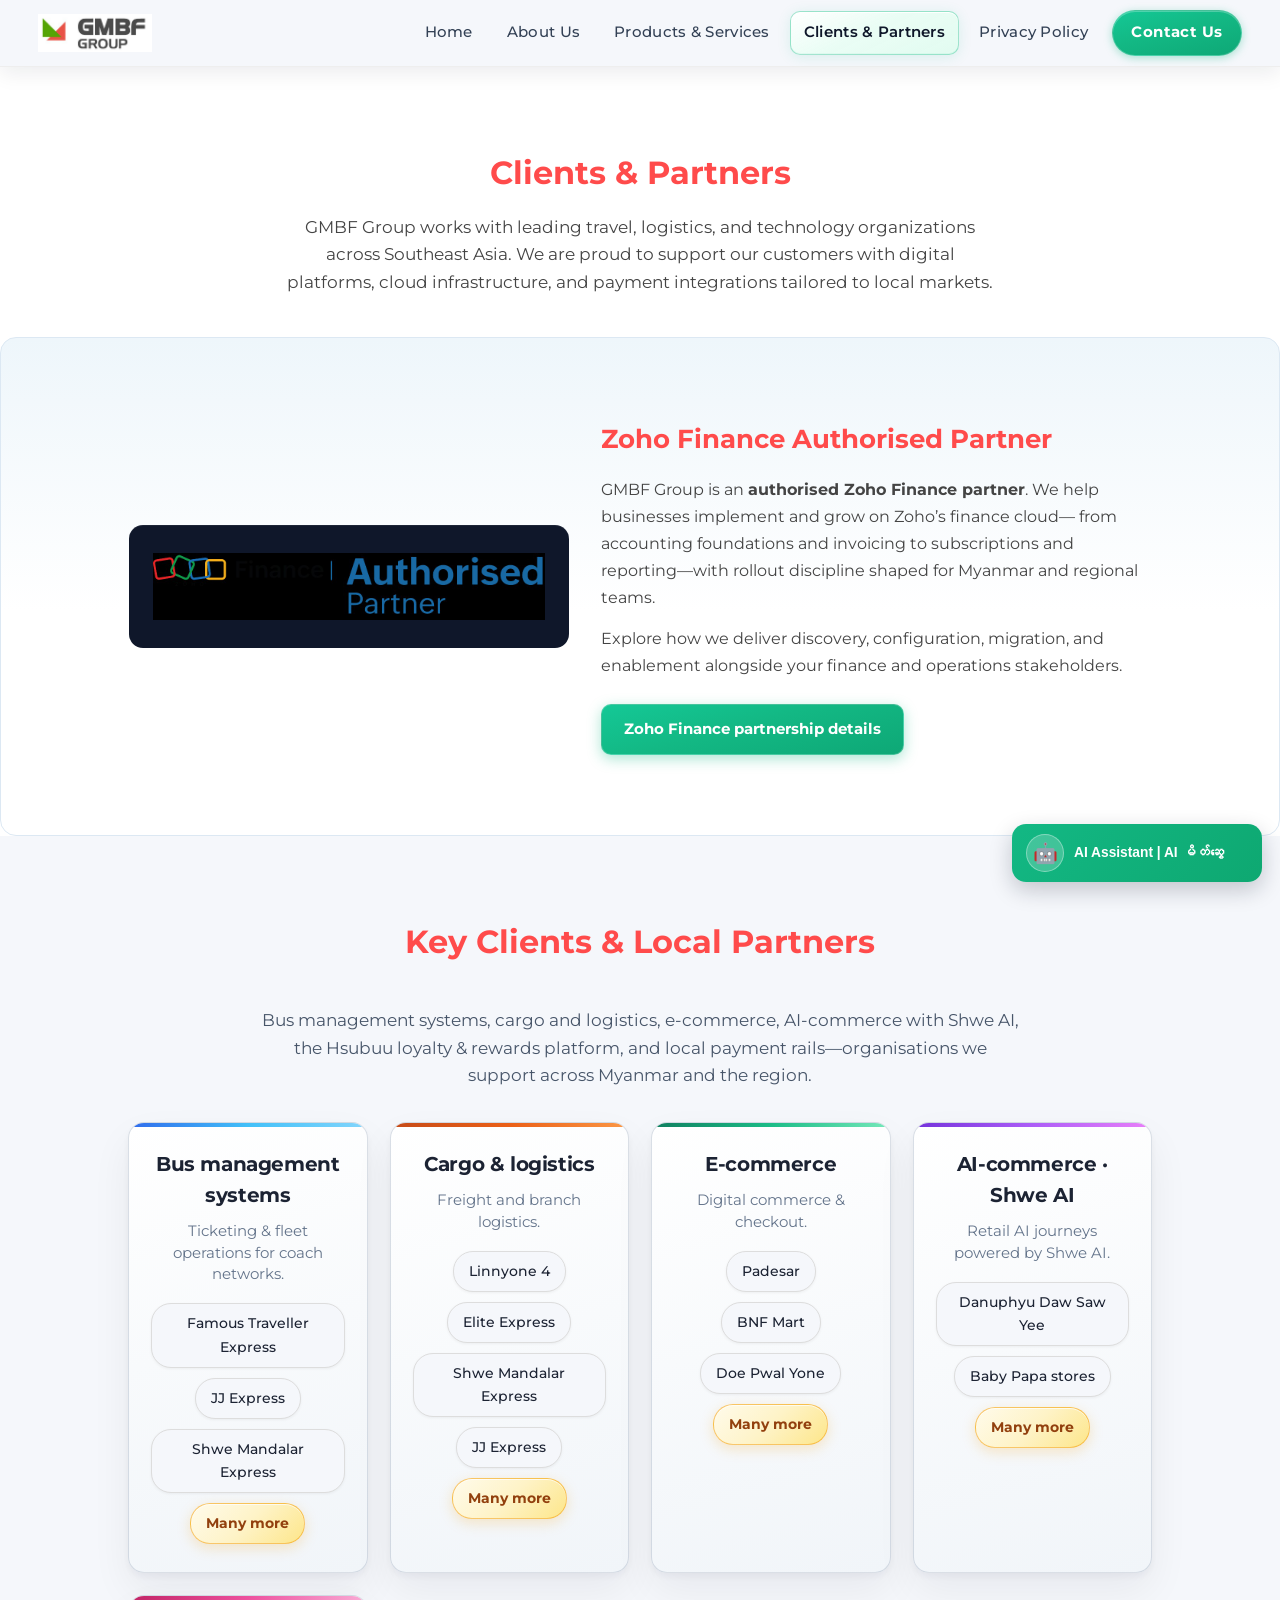
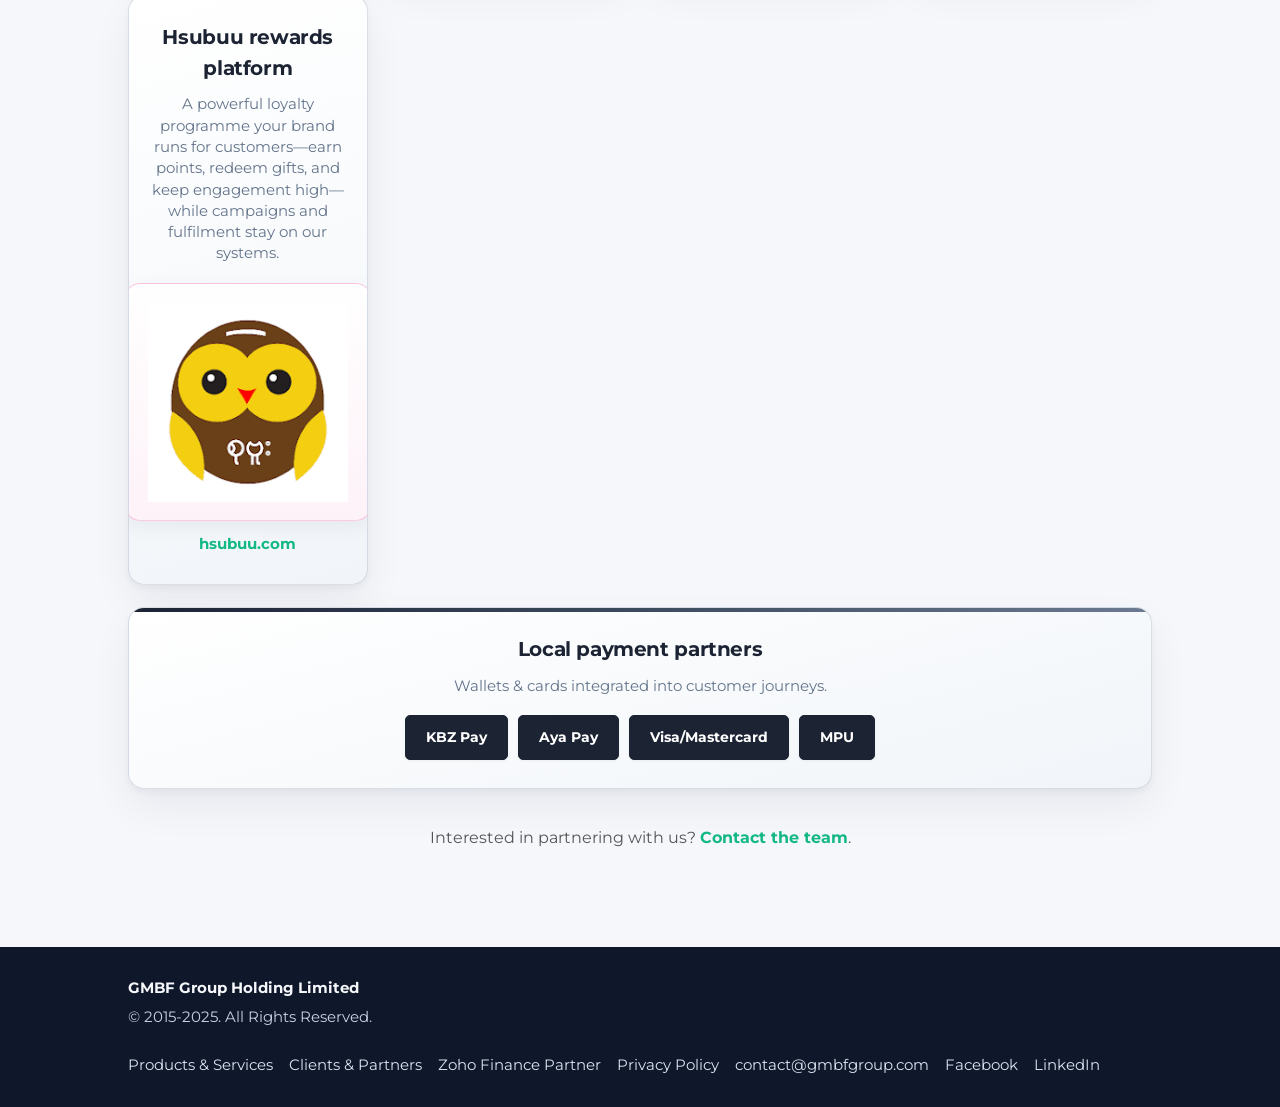
==== clients-partners.html @ c89857f4 "Expand partner listings for cargo, e-commerce, and AI commerce. Add Many more badges in cargo and AI" ====
<!DOCTYPE html>
<html lang="en">
    <head>
        <meta charset="UTF-8">
        <meta name="viewport" content="width=device-width, initial-scale=1.0">
        <title>Clients &amp; Partners | GMBF Group</title>
        <meta name="description" content="GMBF Group clients, payment partners, and Zoho Finance Authorised Partner—digital platforms and cloud finance across Southeast Asia.">
        <link rel="stylesheet" href="styles.css?v=20260510-16">
        <link rel="stylesheet" href="mobile.css?v=20260510-16">
        <link
            href="https://fonts.googleapis.com/css2?family=Montserrat:wght@400;700&display=swap"
            rel="stylesheet">
    </head>
    <body class="clients-partners-page">
        <header class="site-header">
            <div class="header-bar">
                <div class="logo">
                    <a href="index.html" class="logo-link" aria-label="GMBF Group home">
                        <img src="logo.png" alt="GMBF Group Logo" class="header-logo">
                    </a>
                </div>
                <button type="button" class="nav-toggle" id="nav-toggle" aria-expanded="false" aria-controls="primary-nav" aria-label="Open menu">
                    <span class="nav-toggle-bar"></span>
                    <span class="nav-toggle-bar"></span>
                    <span class="nav-toggle-bar"></span>
                </button>
                <nav id="primary-nav" aria-label="Primary navigation">
                    <a href="index.html#home">Home</a>
                    <a href="index.html#about">About Us</a>
                    <a href="products-services.html">Products &amp; Services</a>
                    <a href="clients-partners.html" aria-current="page">Clients &amp; Partners</a>
                    <a href="privacy-policy.html">Privacy Policy</a>
                    <a href="index.html#contact" class="cta-button">Contact Us</a>
                </nav>
            </div>
        </header>
        <div class="nav-backdrop" id="nav-backdrop" aria-hidden="true" tabindex="-1"></div>

        <main>
            <section class="content-section clients-page-hero">
                <h1>Clients &amp; Partners</h1>
                <p class="clients-page-lead">
                    GMBF Group works with leading travel, logistics, and
                    technology organizations across Southeast Asia. We are proud
                    to support our customers with digital platforms, cloud
                    infrastructure, and payment integrations tailored to local
                    markets.
                </p>
            </section>

            <section class="content-section zoho-partner-highlight">
                <div class="zoho-partner-card">
                    <div class="zoho-partner-logo-wrap">
                        <img src="images/logo-zoho-finance-partner.jpg" alt="Zoho Finance Authorised Partner badge" width="1024" height="176" loading="lazy" decoding="async">
                    </div>
                    <div class="zoho-partner-copy">
                        <h2 class="clients-page-section-title">Zoho Finance Authorised Partner</h2>
                        <p>
                            GMBF Group is an <strong>authorised Zoho Finance partner</strong>. We help businesses implement and grow on Zoho’s finance cloud—
                            from accounting foundations and invoicing to subscriptions and reporting—with rollout discipline shaped for Myanmar and regional teams.
                        </p>
                        <p>
                            Explore how we deliver discovery, configuration, migration, and enablement alongside your finance and operations stakeholders.
                        </p>
                        <a href="zoho-finance-partner.html" class="zoho-partner-cta">Zoho Finance partnership details</a>
                    </div>
                </div>
            </section>

            <section class="content-section partners-section partners-section--showcase">
                <h2 class="clients-page-section-title">Key Clients &amp; Local Partners</h2>
                <p class="partners-section-intro partners-section-intro--clients-page">
                    Bus management systems, cargo and logistics, e-commerce, AI-commerce with Shwe AI, the Hsubuu loyalty &amp; rewards platform, and local payment rails—organisations we support across Myanmar and the region.
                </p>

                <div class="partners-showcase-grid">
                    <article class="partner-showcase-card partner-showcase-card--bus">
                        <h4>Bus management systems</h4>
                        <p class="partner-showcase-desc">Ticketing &amp; fleet operations for coach networks.</p>
                        <div class="logo-grid client-logos">
                            <a href="https://famoustravellerinternational.com/" target="_blank" rel="noopener noreferrer"><span class="logo-badge">Famous Traveller Express</span></a>
                            <a href="https://www.jjexpress.net/" target="_blank" rel="noopener noreferrer"><span class="logo-badge">JJ Express</span></a>
                            <a href="https://shwemandalarexpress.com.mm/" target="_blank" rel="noopener noreferrer"><span class="logo-badge">Shwe Mandalar Express</span></a>
                            <span class="logo-badge logo-badge--more">Many more</span>
                        </div>
                    </article>

                    <article class="partner-showcase-card partner-showcase-card--cargo">
                        <h4>Cargo &amp; logistics</h4>
                        <p class="partner-showcase-desc">Freight and branch logistics.</p>
                        <div class="logo-grid client-logos">
                            <a href="https://linnyone4.com/" target="_blank" rel="noopener noreferrer"><span class="logo-badge">Linnyone 4</span></a>
                            <span class="logo-badge">Elite Express</span>
                            <a href="https://shwemandalarexpress.com.mm/" target="_blank" rel="noopener noreferrer"><span class="logo-badge">Shwe Mandalar Express</span></a>
                            <a href="https://www.jjexpress.net/" target="_blank" rel="noopener noreferrer"><span class="logo-badge">JJ Express</span></a>
                            <span class="logo-badge logo-badge--more">Many more</span>
                        </div>
                    </article>

                    <article class="partner-showcase-card partner-showcase-card--commerce">
                        <h4>E-commerce</h4>
                        <p class="partner-showcase-desc">Digital commerce &amp; checkout.</p>
                        <div class="logo-grid client-logos">
                            <a href="https://padesar.com/" target="_blank" rel="noopener noreferrer"><span class="logo-badge">Padesar</span></a>
                            <a href="https://bnfmart.com/" target="_blank" rel="noopener noreferrer"><span class="logo-badge">BNF Mart</span></a>
                            <span class="logo-badge">Doe Pwal Yone</span>
                            <span class="logo-badge logo-badge--more">Many more</span>
                        </div>
                    </article>

                    <article class="partner-showcase-card partner-showcase-card--ai">
                        <h4>AI-commerce · Shwe AI</h4>
                        <p class="partner-showcase-desc">Retail AI journeys powered by Shwe AI.</p>
                        <div class="logo-grid client-logos">
                            <a href="https://shweai.ai/" target="_blank" rel="noopener noreferrer"><span class="logo-badge">Danuphyu Daw Saw Yee</span></a>
                            <span class="logo-badge">Baby Papa stores</span>
                            <span class="logo-badge logo-badge--more">Many more</span>
                        </div>
                    </article>

                    <article class="partner-showcase-card partner-showcase-card--rewards">
                        <h4>Hsubuu rewards platform</h4>
                        <p class="partner-showcase-desc">A powerful loyalty programme your brand runs for customers—earn points, redeem gifts, and keep engagement high—while campaigns and fulfilment stay on our systems.</p>
                        <div class="partner-hsubuu-brand">
                            <a href="https://hsubuu.com/" target="_blank" rel="noopener noreferrer" class="partner-hsubuu-link" title="Hsubuu — visit hsubuu.com">
                                <img src="images/logo-hsubuu.png" alt="Hsubuu — စုဗူး loyalty and rewards" width="216" height="216" loading="lazy" decoding="async" class="partner-hsubuu-logo">
                            </a>
                            <p class="partner-hsubuu-site"><a href="https://hsubuu.com/" target="_blank" rel="noopener noreferrer">hsubuu.com</a></p>
                        </div>
                    </article>

                    <article class="partner-showcase-card partner-showcase-card--payments partner-showcase-card--fullwidth">
                        <h4>Local payment partners</h4>
                        <p class="partner-showcase-desc">Wallets &amp; cards integrated into customer journeys.</p>
                        <div class="logo-grid payment-logos">
                            <span class="logo-badge payment-badge">KBZ Pay</span>
                            <span class="logo-badge payment-badge">Aya Pay</span>
                            <span class="logo-badge payment-badge">Visa/Mastercard</span>
                            <span class="logo-badge payment-badge">MPU</span>
                        </div>
                    </article>
                </div>

                <p class="clients-page-outro">
                    Interested in partnering with us?
                    <a href="index.html#contact" class="clients-page-contact-link">Contact the team</a>.
                </p>
            </section>
        </main>

        <footer>
            <div class="footer-grid">
                <div>
                    <p class="footer-brand">GMBF Group Holding Limited</p>
                    <p class="footer-copy">&copy; 2015-2025. All Rights Reserved.</p>
                </div>
                <div class="footer-links">
                    <a href="products-services.html">Products &amp; Services</a>
                    <a href="clients-partners.html">Clients &amp; Partners</a>
                    <a href="zoho-finance-partner.html">Zoho Finance Partner</a>
                    <a href="privacy-policy.html">Privacy Policy</a>
                    <a href="mailto:contact@gmbfgroup.com">contact@gmbfgroup.com</a>
                    <a href="https://www.facebook.com/gmbfgroup/" target="_blank" rel="noopener noreferrer">Facebook</a>
                    <a href="https://mm.linkedin.com/company/gmbf-group" target="_blank" rel="noopener noreferrer">LinkedIn</a>
                </div>
            </div>
        </footer>
        <script src="nav.js?v=20260510-16"></script>
        <script src="chat.js?v=20260510-16"></script>
    </body>
</html>
---- styles.css ----
/*
    GMBF GROUP WEBSITE STYLESHEET
    File: styles.css
    FINAL Consolidated Styles with Professional Partner and Contact Sections.
*/

/* === 1. VARIABLES & BASE STYLES === */
:root {
    --color-primary: #1c2333;
    --color-secondary: #13b884;
    --color-accent: #ff4b4b;
    --color-light: #f5f7fb;
    --color-white: #ffffff;
    --color-dark: #0f172a;
    --font-stack: 'Montserrat', sans-serif;
}

body {
    font-family: var(--font-stack);
    margin: 0;
    padding: 0;
    color: var(--color-primary);
    background-color: var(--color-white);
    line-height: 1.6;
}

h1, h2, h3 {
    font-weight: 700;
    margin-top: 0;
}

h3 {
    font-size: 2em;
    color: var(--color-accent);
    margin-bottom: 40px;
    text-align: center;
}

.content-section {
    padding: 80px 10%;
    max-width: 1200px;
    margin: 0 auto;
}

/* === 2. HEADER & NAVIGATION (MODERNIZED) === */
header.site-header {
    padding: 10px 3%;
    /* Solid header — avoid backdrop-filter here: it creates a containing block in WebKit
       and breaks position:fixed mobile drawer nav inside the header (clips to header strip). */
    background-color: var(--color-light);
    border-bottom: 1px solid #eee; /* Subtle border at the bottom */
    box-shadow: 0 6px 20px rgba(15, 23, 42, 0.08);
    position: sticky;
    top: 0;
    z-index: 100;
}

.header-bar {
    display: flex;
    justify-content: space-between;
    align-items: center;
    width: 100%;
    gap: 12px;
}

.logo {
    flex-shrink: 0;
}

.header-logo {
    height: 38px;
    width: auto;
    vertical-align: middle;
}

.logo-link {
    display: inline-block;
    text-decoration: none;
    line-height: 0;
}

/* Hamburger — visible only in mobile.css (max-width: 992px) */
.nav-toggle {
    display: none;
    position: relative;
    width: 44px;
    height: 44px;
    padding: 0;
    border: none;
    border-radius: 10px;
    background: rgba(19, 184, 132, 0.08);
    cursor: pointer;
    color: var(--color-primary);
    flex-shrink: 0;
}

.nav-toggle:focus-visible {
    outline: 2px solid rgba(19, 184, 132, 0.5);
    outline-offset: 2px;
}

.nav-toggle-bar {
    position: absolute;
    left: 11px;
    width: 22px;
    height: 2px;
    background: currentColor;
    border-radius: 1px;
    transition: transform 0.28s cubic-bezier(0.4, 0, 0.2, 1), opacity 0.2s ease, top 0.28s cubic-bezier(0.4, 0, 0.2, 1);
}

.nav-toggle-bar:nth-child(1) {
    top: 15px;
}

.nav-toggle-bar:nth-child(2) {
    top: 21px;
}

.nav-toggle-bar:nth-child(3) {
    top: 27px;
}

.site-header.nav-open .nav-toggle {
    background: rgba(19, 184, 132, 0.16);
}

.site-header.nav-open .nav-toggle-bar:nth-child(1) {
    top: 21px;
    transform: rotate(45deg);
}

.site-header.nav-open .nav-toggle-bar:nth-child(2) {
    opacity: 0;
}

.site-header.nav-open .nav-toggle-bar:nth-child(3) {
    top: 21px;
    transform: rotate(-45deg);
}

/* Scope to header only — avoids styling <nav class="products-toc"> in page content */
header nav {
    display: flex;
    align-items: center;
    justify-content: flex-end;
    flex-wrap: nowrap;
    gap: 6px;
}

header nav a {
    text-decoration: none;
    color: var(--color-primary);
    font-weight: 500;
    font-size: 0.92rem;
    letter-spacing: 0.02em;
    position: relative;
    border-radius: 10px;
    animation: navItemIn 0.45s ease both;
    z-index: 1;
}

header nav a:nth-child(1) { animation-delay: 0.04s; }
header nav a:nth-child(2) { animation-delay: 0.08s; }
header nav a:nth-child(3) { animation-delay: 0.12s; }
header nav a:nth-child(4) { animation-delay: 0.16s; }
header nav a:nth-child(5) { animation-delay: 0.20s; }
header nav a:nth-child(6) { animation-delay: 0.24s; }

/* Text links: stable baseline (no hover lift), soft glass hover — enterprise / IT aesthetic */
header nav a:not(.cta-button) {
    display: inline-flex;
    align-items: center;
    justify-content: center;
    padding: 10px 14px;
    color: #334155;
    transition:
        color 0.35s cubic-bezier(0.4, 0, 0.2, 1),
        box-shadow 0.35s cubic-bezier(0.4, 0, 0.2, 1);
}

header nav a:not(.cta-button)::after {
    display: none;
}

header nav a:not(.cta-button)::before {
    content: '';
    position: absolute;
    inset: 0;
    border-radius: inherit;
    background: linear-gradient(
        155deg,
        rgba(255, 255, 255, 0.95) 0%,
        rgba(241, 250, 246, 0.88) 48%,
        rgba(236, 253, 245, 0.85) 100%
    );
    border: 1px solid rgba(19, 184, 132, 0.12);
    box-shadow:
        0 1px 2px rgba(15, 23, 42, 0.04),
        inset 0 1px 0 rgba(255, 255, 255, 0.88);
    opacity: 0;
    transform: scale(0.96);
    transition:
        opacity 0.35s cubic-bezier(0.4, 0, 0.2, 1),
        transform 0.35s cubic-bezier(0.4, 0, 0.2, 1),
        border-color 0.35s ease,
        box-shadow 0.35s ease;
    z-index: -1;
}

header nav a:not(.cta-button):hover::before,
header nav a:not(.cta-button):focus-visible::before {
    opacity: 1;
    transform: scale(1);
    border-color: rgba(19, 184, 132, 0.32);
    box-shadow:
        0 4px 22px rgba(19, 184, 132, 0.14),
        0 1px 3px rgba(15, 23, 42, 0.05),
        inset 0 1px 0 rgba(255, 255, 255, 0.95);
}

header nav a:not(.cta-button):hover,
header nav a:not(.cta-button):focus-visible {
    color: #0f172a;
}

header nav a:not(.cta-button):focus-visible {
    outline: 2px solid rgba(19, 184, 132, 0.45);
    outline-offset: 2px;
}

header nav a:not(.cta-button):focus:not(:focus-visible) {
    outline: none;
}

/* Current page — calm “selected” surface (no layout shift vs siblings) */
header nav a[aria-current="page"]:not(.cta-button) {
    color: #0f172a;
    font-weight: 600;
}

header nav a[aria-current="page"]:not(.cta-button)::before {
    opacity: 1;
    transform: scale(1);
    border-color: rgba(19, 184, 132, 0.38);
    background: linear-gradient(
        155deg,
        rgba(255, 255, 255, 0.98) 0%,
        rgba(232, 253, 244, 0.92) 45%,
        rgba(224, 251, 239, 0.9) 100%
    );
    box-shadow:
        0 2px 14px rgba(19, 184, 132, 0.12),
        inset 0 1px 0 rgba(255, 255, 255, 0.95),
        inset 0 -1px 0 rgba(19, 184, 132, 0.06);
}

.cta-button {
    background: linear-gradient(165deg, #14c896 0%, var(--color-secondary) 45%, #0ea876 100%);
    color: var(--color-white) !important;
    padding: 10px 18px;
    margin-left: 4px;
    border-radius: 999px;
    font-weight: 700;
    letter-spacing: 0.03em;
    border: 1px solid rgba(255, 255, 255, 0.22);
    box-shadow:
        0 2px 8px rgba(19, 184, 132, 0.35),
        inset 0 1px 0 rgba(255, 255, 255, 0.25);
    transition:
        background 0.35s ease,
        box-shadow 0.35s ease,
        transform 0.25s cubic-bezier(0.4, 0, 0.2, 1);
}

.cta-button:hover {
    background: linear-gradient(165deg, #18dba5 0%, #12c08e 50%, #0cb081 100%);
    box-shadow:
        0 6px 22px rgba(19, 184, 132, 0.38),
        0 2px 6px rgba(15, 23, 42, 0.08),
        inset 0 1px 0 rgba(255, 255, 255, 0.3);
    transform: translateY(-1px);
}

.cta-button:active {
    transform: translateY(0);
    box-shadow: 0 2px 10px rgba(19, 184, 132, 0.28);
}

.cta-button:focus-visible {
    outline: 2px solid rgba(255, 255, 255, 0.85);
    outline-offset: 3px;
}

.cta-button::after {
    display: none;
}

/* === 3. HERO SECTION WITH JAVASCRIPT SLIDESHOW === */

.hero-container {
    position: relative;
    height: 600px;
    overflow: hidden;
}

.slideshow-wrapper {
    position: relative;
    height: 100%;
    width: 100%;
}

.slide {
    display: none;
    height: 100%;
    width: 100%;
    background-size: cover;
    background-position: center;
    background-repeat: no-repeat;
}

.fade {
    animation-name: fade;
    animation-duration: 1.5s;
}

@keyframes fade {
    from {opacity: .4}
    to {opacity: 1}
}

.hero-content {
    position: absolute;
    top: 0;
    left: 0;
    width: 100%;
    height: 100%;
    display: flex;
    flex-direction: column;
    justify-content: center;
    align-items: center;
    text-align: center;
    background: linear-gradient(135deg, rgba(15, 23, 42, 0.82), rgba(22, 32, 62, 0.65));
    color: var(--color-white);
    padding: 90px 8% 140px;
    z-index: 20;
}

.hero-content h1, .hero-content h2, .hero-content p {
    color: var(--color-white);
    text-shadow: 1px 1px 3px rgba(0, 0, 0, 0.8);
}

.hero-content h1 {
    font-size: clamp(2.2rem, 5.8vw, 3.4rem);
    max-width: 900px;
    margin-bottom: 14px;
    line-height: 1.15;
}

.hero-content h2 {
    font-size: clamp(1rem, 2.1vw, 1.35rem);
    font-weight: 400;
    margin: 0 0 26px;
    max-width: 820px;
}

.tagline {
    color: #7cefcf;
    font-weight: 700;
    text-transform: uppercase;
    letter-spacing: 2px;
    margin-top: 0;
    margin-bottom: 12px;
    font-size: 0.95rem;
}

.main-cta {
    display: inline-block;
    background-color: var(--color-accent);
    color: var(--color-white);
    padding: 15px 30px;
    text-decoration: none;
    font-weight: 700;
    border-radius: 8px;
    transition: background-color 0.3s;
    z-index: 2;
}

.main-cta:hover {
    background-color: #C62828;
}

.hero-cta-row {
    display: flex;
    gap: 14px;
    flex-wrap: wrap;
    justify-content: center;
    margin-bottom: 58px;
    position: relative;
    z-index: 25;
}

.secondary-cta {
    background-color: transparent;
    border: 2px solid #ffffff;
}

.secondary-cta:hover {
    background-color: #ffffff;
    color: var(--color-dark);
}

@keyframes navItemIn {
    from {
        opacity: 0;
        transform: translateY(-8px);
    }
    to {
        opacity: 1;
        transform: translateY(0);
    }
}

.prev, .next {
    cursor: pointer;
    position: absolute;
    top: 50%;
    width: auto;
    padding: 16px;
    margin-top: -22px;
    color: white;
    font-weight: bold;
    font-size: 18px;
    transition: 0.6s ease;
    border-radius: 0 3px 3px 0;
    user-select: none;
    background-color: rgba(0,0,0,0.4);
    z-index: 35;
}

.next {
    right: 8px;
    border-radius: 3px 0 0 3px;
}

.prev {
    left: 8px;
}

.prev:hover, .next:hover {
    background-color: rgba(0,0,0,0.8);
}

.slide-dots {
    position: absolute;
    bottom: 12px;
    left: 50%;
    transform: translateX(-50%);
    z-index: 12;
}

.dot {
    cursor: pointer;
    height: 15px;
    width: 15px;
    margin: 0 5px;
    background-color: #bbb;
    border-radius: 50%;
    display: inline-block;
    transition: background-color 0.6s ease;
}

.active, .dot:hover {
    background-color: var(--color-secondary);
}

.trust-strip {
    background: var(--color-dark);
    color: var(--color-white);
    padding: 16px 6%;
    display: flex;
    align-items: center;
    justify-content: space-between;
    gap: 20px;
    flex-wrap: wrap;
}

.trust-label {
    margin: 0;
    font-weight: 700;
    letter-spacing: 0.3px;
}

.trust-logos {
    display: flex;
    gap: 10px;
    flex-wrap: wrap;
}

.trust-logos span {
    display: inline-block;
    background: rgba(255, 255, 255, 0.08);
    border: 1px solid rgba(255, 255, 255, 0.2);
    padding: 6px 12px;
    border-radius: 30px;
    font-size: 0.82em;
}

@media (max-width: 1200px) {
    header {
        padding: 8px 2%;
    }

    .header-logo {
        height: 34px;
    }

    header nav {
        gap: 6px;
    }

    header nav a:not(.cta-button) {
        font-size: 0.88rem;
        padding: 8px 11px;
    }

    header nav .cta-button {
        padding: 9px 16px;
        font-size: 0.88rem;
    }
}

/* === 4. ABOUT SECTION STATS === */
.stats {
    display: flex;
    justify-content: space-around;
    text-align: center;
    margin-top: 50px;
    gap: 20px;
    box-sizing: border-box;
}

.stats div {
    padding: 20px;
    background-color: var(--color-light);
    border-radius: 8px;
    flex-grow: 1;
    box-shadow: 0 4px 8px rgba(0, 0, 0, 0.05);
    box-sizing: border-box;
}

.stats span {
    font-size: 2.5em;
    font-weight: 700;
    color: var(--color-secondary);
    display: block;
}

/* === 5. SERVICES SECTION (Grid Layout) === */
.services-grid {
    background-color: var(--color-light);
    display: grid;
    grid-template-columns: repeat(auto-fit, minmax(300px, 1fr));
    gap: 30px;
    text-align: left;
}

.service-card {
    background-color: var(--color-white);
    padding: 30px;
    border-radius: 8px;
    box-shadow: 0 4px 12px rgba(0, 0, 0, 0.1);
    transition: transform 0.25s ease, box-shadow 0.25s ease;
    border-top: 5px solid var(--color-secondary);
}

.service-card:hover {
    transform: translateY(-5px);
    border-top-color: var(--color-accent);
    box-shadow: 0 10px 20px rgba(15, 23, 42, 0.12);
}

.service-card h4 {
    color: var(--color-primary);
    margin-top: 0;
}

/* === 6. KEY CLIENTS & PARTNERS === */

.partners-section {
    background-color: var(--color-light);
}

.partners-grid-container {
    display: grid;
    grid-template-columns: 2fr 1fr;
    gap: 30px;
    margin-top: 40px;
}

.partner-card {
    padding: 30px;
    background-color: var(--color-white);
    border-radius: 10px;
    box-shadow: 0 6px 15px rgba(0, 0, 0, 0.1);
}

.partner-card h4 {
    text-align: center;
    font-size: 1.4em;
    color: var(--color-primary);
    margin-bottom: 25px;
}

.client-list-card {
    border-left: 5px solid var(--color-accent);
}

.payment-list-card {
    border-left: 5px solid var(--color-secondary);
}

.logo-grid {
    display: flex;
    flex-wrap: wrap;
    gap: 10px;
    justify-content: center;
}

.logo-badge {
    display: inline-block;
    padding: 8px 15px;
    background-color: var(--color-light);
    color: var(--color-primary);
    border: 1px solid #ddd;
    border-radius: 20px;
    font-size: 0.9em;
    font-weight: 500;
    transition: background-color 0.3s;
    text-align: center;
    box-shadow: 0 1px 3px rgba(0, 0, 0, 0.05);
}

.logo-badge:hover {
    background-color: var(--color-secondary);
    color: var(--color-white);
    border-color: var(--color-secondary);
    cursor: default;
}

.payment-badge {
    background-color: var(--color-primary);
    color: var(--color-white);
    font-weight: 700;
    border-color: var(--color-primary);
    padding: 10px 20px;
    border-radius: 5px;
}

.payment-badge:hover {
    background-color: var(--color-accent);
    border-color: var(--color-accent);
}

/* Clients showcase grid — category cards */
.partners-section--showcase .partners-section-intro {
    max-width: 760px;
    margin: 14px auto 0;
    text-align: center;
    color: #475569;
    font-size: 1.05rem;
    line-height: 1.65;
}

.partners-section-intro--clients-page {
    margin-top: 10px;
    margin-bottom: 8px;
}

.partners-showcase-grid {
    display: grid;
    gap: 22px;
    margin-top: 32px;
    grid-template-columns: 1fr;
}

@media (min-width: 640px) {
    .partners-showcase-grid {
        grid-template-columns: repeat(2, minmax(0, 1fr));
    }
}

@media (min-width: 1100px) {
    .partners-showcase-grid {
        grid-template-columns: repeat(4, minmax(0, 1fr));
    }

    .partner-showcase-card--fullwidth {
        grid-column: 1 / -1;
    }
}

.partner-showcase-card {
    position: relative;
    padding: 26px 22px 28px;
    border-radius: 16px;
    background: linear-gradient(
        165deg,
        #ffffff 0%,
        #f8fafc 48%,
        #f1f5f9 100%
    );
    border: 1px solid rgba(148, 163, 184, 0.35);
    box-shadow:
        0 4px 6px rgba(15, 23, 42, 0.04),
        0 18px 40px rgba(15, 23, 42, 0.06);
    transition:
        transform 0.28s ease,
        box-shadow 0.28s ease,
        border-color 0.28s ease;
    overflow: hidden;
}

.partner-showcase-card::before {
    content: "";
    position: absolute;
    top: 0;
    left: 0;
    right: 0;
    height: 4px;
    border-radius: 16px 16px 0 0;
    opacity: 0.95;
}

.partner-showcase-card:hover {
    transform: translateY(-5px);
    border-color: rgba(59, 130, 246, 0.35);
    box-shadow:
        0 12px 24px rgba(15, 23, 42, 0.08),
        0 28px 56px rgba(15, 23, 42, 0.1);
}

.partner-showcase-card--bus::before {
    background: linear-gradient(90deg, #2563eb, #38bdf8, #7dd3fc);
}

.partner-showcase-card--cargo::before {
    background: linear-gradient(90deg, #c2410c, #ea580c, #fb923c);
}

.partner-showcase-card--commerce::before {
    background: linear-gradient(90deg, #047857, #10b981, #6ee7b7);
}

.partner-showcase-card--ai::before {
    background: linear-gradient(90deg, #6d28d9, #a855f7, #e879f9);
}

.partner-showcase-card--payments::before {
    background: linear-gradient(90deg, #0f172a, #334155, #64748b);
}

.partner-showcase-card--rewards::before {
    background: linear-gradient(90deg, #be185d, #ec4899, #f9a8d4);
}

.partner-showcase-card h4 {
    text-align: center;
    font-size: 1.22rem;
    color: var(--color-primary);
    margin: 0 0 10px;
    letter-spacing: -0.02em;
}

.partner-showcase-desc {
    text-align: center;
    margin: 0 0 18px;
    font-size: 0.92rem;
    color: #64748b;
    line-height: 1.45;
}

.partner-showcase-card .logo-grid {
    justify-content: center;
}

.partner-showcase-card .logo-badge:not(.payment-badge) {
    transition:
        transform 0.2s ease,
        box-shadow 0.2s ease;
}

.partner-showcase-card a:hover .logo-badge:not(.payment-badge) {
    transform: translateY(-2px);
    box-shadow: 0 6px 14px rgba(15, 23, 42, 0.12);
}

.logo-badge--more {
    font-weight: 700;
    font-style: normal;
    background: linear-gradient(135deg, #fffbeb 0%, #fef3c7 50%, #fde68a 100%);
    border-color: rgba(245, 158, 11, 0.55);
    color: #92400e;
    box-shadow:
        inset 0 1px 0 rgba(255, 255, 255, 0.7),
        0 4px 14px rgba(245, 158, 11, 0.22);
}

.logo-badge--more:hover {
    background: linear-gradient(135deg, #fef3c7 0%, #fcd34d 100%);
    color: #78350f;
    border-color: rgba(217, 119, 6, 0.65);
    cursor: default;
}

.partner-hsubuu-brand {
    display: flex;
    flex-direction: column;
    align-items: center;
    gap: 12px;
    margin-top: 4px;
}

.partner-hsubuu-link {
    display: inline-flex;
    align-items: center;
    justify-content: center;
    padding: 18px 24px;
    border-radius: 18px;
    background: linear-gradient(180deg, #ffffff 0%, #fdf2f8 100%);
    border: 1px solid rgba(236, 72, 153, 0.28);
    box-shadow:
        0 6px 20px rgba(15, 23, 42, 0.06),
        inset 0 1px 0 rgba(255, 255, 255, 0.9);
    transition:
        transform 0.22s ease,
        box-shadow 0.22s ease,
        border-color 0.22s ease;
}

.partner-hsubuu-link:hover {
    transform: translateY(-4px);
    border-color: rgba(236, 72, 153, 0.45);
    box-shadow:
        0 14px 32px rgba(236, 72, 153, 0.18),
        0 6px 16px rgba(15, 23, 42, 0.06);
}

.partner-hsubuu-logo {
    width: min(200px, 62vw);
    height: auto;
    display: block;
}

.partner-hsubuu-site {
    margin: 0;
    font-size: 0.92rem;
    font-weight: 700;
}

.partner-hsubuu-site a {
    color: var(--color-secondary);
    text-decoration: none;
}

.partner-hsubuu-site a:hover {
    color: var(--color-accent);
    text-decoration: underline;
}

.partner-showcase-card--fullwidth .payment-logos {
    justify-content: center;
    flex-wrap: wrap;
}

.products-highlight {
    padding-top: 0;
}

.process-section {
    background: linear-gradient(180deg, #eef4ff 0%, #f7fbff 100%);
    border-radius: 14px;
}

.process-grid {
    display: grid;
    grid-template-columns: repeat(auto-fit, minmax(260px, 1fr));
    gap: 24px;
}

.process-step {
    background-color: var(--color-white);
    border-radius: 10px;
    padding: 28px;
    box-shadow: 0 6px 18px rgba(15, 23, 42, 0.08);
}

.process-step span {
    font-size: 0.85em;
    font-weight: 700;
    color: var(--color-secondary);
    letter-spacing: 1px;
}

.process-step h4 {
    margin: 10px 0;
}

.case-study-section {
    background-color: var(--color-light);
}

.case-study-grid {
    display: grid;
    grid-template-columns: repeat(auto-fit, minmax(260px, 1fr));
    gap: 24px;
}

.case-card {
    background-color: var(--color-white);
    border-radius: 10px;
    padding: 26px;
    border: 1px solid #e8edf5;
}

.metric {
    margin: 0 0 8px;
    color: var(--color-accent);
    font-weight: 700;
    font-size: 1.2em;
}

/* === 7. CONTACT SECTION (UPDATED PROFESSIONAL LOOK) === */

.contact-section-full {
    background-color: var(--color-light);
}

.contact-grid {
    display: grid;
    grid-template-columns: 2fr 1fr; /* Contact details wider than locations */
    gap: 30px;
    text-align: left;
}

.contact-card {
    padding: 40px;
    background-color: var(--color-white);
    border-radius: 10px;
    box-shadow: 0 6px 15px rgba(0, 0, 0, 0.1);
}

.contact-card h4 {
    text-align: center;
    font-size: 1.6em;
    color: var(--color-accent); /* Red heading */
    margin-bottom: 30px;
}

.primary-contact {
    border-top: 5px solid var(--color-secondary); /* Green highlight */
    padding-bottom: 50px;
}

.primary-contact p:first-of-type {
    text-align: center;
    margin-bottom: 30px;
}

.contact-detail {
    display: flex;
    align-items: center;
    margin-bottom: 20px;
    font-size: 1.1em;
}

.contact-detail i {
    font-size: 1.8em;
    margin-right: 15px;
    color: var(--color-secondary); /* Green icons */
}

.contact-detail a {
    color: var(--color-primary);
    text-decoration: none;
    transition: color 0.3s;
}

.contact-detail a:hover {
    color: var(--color-accent);
}

.form-cta {
    display: block;
    width: 80%;
    margin: 30px auto 0;
    text-align: center;
    border: none;
    cursor: pointer;
}

/* Location Card Styles */
.location-card {
    text-align: center;
    background-color: var(--color-primary); /* Dark background for distinction */
    color: var(--color-white);
}

.location-card h4 {
    color: var(--color-white);
}

.location-detail {
    margin-bottom: 30px;
    padding: 15px;
    border-bottom: 1px dashed rgba(255, 255, 255, 0.3);
}
.location-detail:last-child {
    border-bottom: none;
}
.location-detail h5 {
    color: var(--color-secondary);
    font-size: 1.2em;
    margin-bottom: 5px;
}
.location-detail p {
    margin: 0;
    font-size: 1em;
    color: var(--color-light);
}

.stack-section {
    background-color: #f7faff;
}

.stack-grid {
    display: grid;
    grid-template-columns: repeat(auto-fit, minmax(250px, 1fr));
    gap: 22px;
}

.stack-card {
    background-color: var(--color-white);
    border-radius: 10px;
    padding: 26px;
    border-left: 5px solid var(--color-secondary);
    box-shadow: 0 6px 18px rgba(15, 23, 42, 0.08);
}

/* === POP UP Styling === */

.popup {
    position: fixed;
    inset: 0;
    background: rgba(0,0,0,0.6);
    display: flex;
    justify-content: center;
    align-items: center;
    z-index: 9999;

    /* animation state */
    visibility: hidden;
    opacity: 0;
    transition: opacity 0.3s ease, visibility 0.3s ease;
}

.popup.show {
    visibility: visible;
    opacity: 1;
}

.popup-content {
    background: #fff;
    padding: 30px;
    max-width: 350px;
    width: 100%;
    border-radius: 8px;
    position: relative;

    transform: translateY(-40px);
    opacity: 0;
    transition: transform 0.4s ease, opacity 0.4s ease;
}

.popup.show .popup-content {
    transform: translateY(0);
    opacity: 1;
}

.close-btn {
    position: absolute;
    top: 10px;
    right: 15px;
    font-size: 24px;
    cursor: pointer;
}


.popup-content input,
.popup-content textarea,
.popup-content button {
    width: 100%;
    padding: 15px 10px;
    margin: 8px 0;
    display: block;
    box-sizing: border-box;
    border-radius: 5px;
}

.popup-content input,
.popup-content textarea{
    border: 1px solid #ccc;
    outline: none;
    color: var(--color-primary);
}

.popup-content button{
    background-color: var(--color-accent);
    border: none;
    color: var(--color-white);
    font-weight: 700;
    cursor: pointer;
}

.popup-content .close-btn {
    color: var(--color-secondary);
    cursor: pointer;
    transition: transform 0.35s cubic-bezier(0.25, 1, 0.5, 1);
}

.popup-content .close-btn:hover {
    transform: translateY(-5px) scale(1.3);
}

.popup-content button:hover{
    background-color: #C62828;
}

#submit-btn:disabled {
    opacity: 0.5;
    cursor: not-allowed;
    /* background-color: #999;  */
}

/* === 8. FOOTER === */
/* Clients & Partners standalone page */
.clients-partners-page {
    background-color: var(--color-white);
}

.clients-partners-page .logo-link {
    display: inline-block;
    text-decoration: none;
}

.products-services-page {
    background-color: var(--color-white);
}

.products-services-page .logo-link {
    display: inline-block;
    text-decoration: none;
}

.policy-page .logo-link {
    display: inline-block;
    text-decoration: none;
}

.products-services-hero {
    padding-bottom: 30px;
}

.products-services-hero h1 {
    color: var(--color-accent);
    font-size: 2em;
    text-align: center;
    margin-bottom: 16px;
}

.products-services-lead {
    max-width: 760px;
    margin: 0 auto;
    text-align: center;
    color: #444;
}

.products-grid {
    background-color: var(--color-light);
    display: grid;
    grid-template-columns: repeat(auto-fit, minmax(300px, 1fr));
    gap: 30px;
    text-align: left;
}

.products-services-section-title {
    font-size: 2em;
    color: var(--color-accent);
    margin-bottom: 40px;
    text-align: center;
}

.products-services-page .services-grid {
    margin-top: 40px;
}

/* === PRODUCTS & SERVICES — EXPANDED PAGE === */
.products-toc {
    display: flex;
    flex-wrap: wrap;
    justify-content: center;
    gap: 10px 14px;
    margin-top: 28px;
    max-width: 860px;
    margin-left: auto;
    margin-right: auto;
}

.products-toc a {
    position: relative;
    z-index: 0;
    display: inline-flex;
    align-items: center;
    justify-content: center;
    font-size: 0.88rem;
    font-weight: 600;
    color: var(--color-secondary);
    text-decoration: none;
    padding: 8px 14px;
    border-radius: 999px;
    border: 1px solid rgba(19, 184, 132, 0.35);
    background-color: rgba(255, 255, 255, 0.85);
    transition: background-color 0.2s ease, color 0.2s ease, border-color 0.2s ease, box-shadow 0.2s ease;
}

/* Ensure header-nav underline/hover layers never apply to in-page TOC */
.products-toc a::before,
.products-toc a::after {
    content: none !important;
    display: none !important;
}

.products-toc a:hover,
.products-toc a:focus-visible {
    background-color: var(--color-secondary);
    color: var(--color-white);
    border-color: var(--color-secondary);
    box-shadow: 0 2px 10px rgba(19, 184, 132, 0.35);
}

.sectors-section {
    padding-top: 56px;
}

.sectors-intro {
    text-align: center;
    max-width: 760px;
    margin: -18px auto 36px;
    color: #444;
    line-height: 1.65;
}

.sectors-grid {
    display: grid;
    grid-template-columns: repeat(auto-fit, minmax(260px, 1fr));
    gap: 22px;
}

.sector-card {
    background-color: var(--color-white);
    border-radius: 12px;
    padding: 26px 24px;
    border: 1px solid #e5eaf3;
    box-shadow: 0 4px 14px rgba(15, 23, 42, 0.06);
    transition: box-shadow 0.25s ease, border-color 0.25s ease;
}

.sector-card:hover {
    box-shadow: 0 10px 26px rgba(15, 23, 42, 0.1);
    border-color: rgba(19, 184, 132, 0.45);
}

.sector-card h3 {
    font-size: 1.15em;
    color: var(--color-primary);
    margin: 0 0 10px;
    text-align: left;
}

.sector-card p {
    margin: 0;
    color: #555;
    font-size: 0.96em;
    line-height: 1.55;
}

.section-surface {
    background: linear-gradient(180deg, #f0f5fc 0%, var(--color-white) 55%);
    border-radius: 16px;
}

.it-solutions-lead {
    text-align: center;
    max-width: 820px;
    margin: -12px auto 32px;
    color: #444;
    line-height: 1.65;
    font-size: 1.05em;
}

.solution-pillars {
    display: grid;
    grid-template-columns: repeat(auto-fit, minmax(280px, 1fr));
    gap: 28px;
}

.solution-pillar {
    background-color: var(--color-white);
    border-radius: 12px;
    padding: 28px;
    border-left: 4px solid var(--color-accent);
    box-shadow: 0 6px 18px rgba(15, 23, 42, 0.07);
}

.solution-pillar h3 {
    font-size: 1.35em;
    color: var(--color-accent);
    margin: 0 0 12px;
    text-align: left;
}

.solution-pillar p {
    margin: 0;
    color: #444;
    line-height: 1.6;
}

.cloud-solutions-detail .products-services-section-title {
    margin-bottom: 16px;
}

.cloud-split {
    display: grid;
    grid-template-columns: 1.4fr 1fr;
    gap: 32px;
    align-items: start;
}

.cloud-lead {
    color: #333;
    line-height: 1.65;
    margin: 0 0 18px;
}

.cloud-capabilities {
    margin: 0;
    padding-left: 22px;
    color: #444;
    line-height: 1.65;
}

.cloud-capabilities li {
    margin-bottom: 10px;
}

.cloud-aside {
    background-color: var(--color-light);
    border-radius: 12px;
    padding: 22px 24px;
    font-size: 0.98em;
    color: #555;
    line-height: 1.6;
    border: 1px solid #e8edf5;
}

.cloud-aside p {
    margin: 0;
}

.platforms-intro {
    text-align: center;
    max-width: 720px;
    margin: -20px auto 32px;
    color: #555;
}

.product-showcase-grid {
    display: grid;
    grid-template-columns: repeat(auto-fit, minmax(300px, 1fr));
    gap: 26px;
    align-items: stretch;
}

.product-showcase-card {
    background-color: var(--color-white);
    border-radius: 14px;
    padding: 28px 26px 26px;
    border: 1px solid #e5eaf3;
    box-shadow: 0 8px 22px rgba(15, 23, 42, 0.07);
    display: flex;
    flex-direction: column;
    height: 100%;
    min-height: 100%;
    transition: transform 0.25s ease, box-shadow 0.25s ease;
}

.product-showcase-card:hover {
    transform: translateY(-4px);
    box-shadow: 0 14px 32px rgba(15, 23, 42, 0.11);
}

.product-showcase-card--accent {
    border-top: 4px solid #1a5f4a;
    background: linear-gradient(165deg, #f6fffb 0%, var(--color-white) 40%);
}

.product-showcase-card h3 {
    font-size: 1.28em;
    color: var(--color-primary);
    margin: 0 0 8px;
    text-align: left;
}

.product-showcase-card p {
    margin: 0 0 14px;
    color: #444;
    font-size: 0.96em;
    line-height: 1.58;
    flex-grow: 1;
}

.product-showcase-tagline {
    font-size: 0.88em !important;
    font-weight: 600;
    color: var(--color-secondary) !important;
    margin-bottom: 12px !important;
}

.product-showcase-note {
    font-size: 0.9em !important;
    color: #666 !important;
    margin-top: auto !important;
    padding-top: 8px;
}

.product-showcase-note a {
    color: var(--color-secondary);
    font-weight: 600;
}

.product-showcase-logo {
    display: flex;
    align-items: center;
    justify-content: center;
    min-height: 104px;
    margin-bottom: 18px;
    padding: 14px 16px;
    border-radius: 10px;
    box-sizing: border-box;
}

/* Light tray — readable greys & full-color logos (avoids harsh black boxes) */
.product-showcase-logo--tray {
    background: linear-gradient(180deg, #f8fafc 0%, #f1f5f9 100%);
    border: 1px solid #e2e8f0;
    box-shadow: inset 0 1px 0 rgba(255, 255, 255, 0.95);
}

.product-showcase-logo--ai {
    background: linear-gradient(165deg, #f0f9ff 0%, #e0f2fe 45%, #f8fafc 100%);
    border: 1px solid #bae6fd;
    padding: 20px 18px;
}

.product-showcase-logo img {
    max-width: 100%;
    height: auto;
    max-height: 76px;
    width: auto;
    object-fit: contain;
}

.product-showcase-logo--ai img {
    max-height: 100px;
}

/* Wide hotel-mark logos from raster artwork */
.product-showcase-logo--hotel {
    min-height: 112px;
}

.product-showcase-logo--hotel img {
    max-height: 92px;
    max-width: min(100%, 320px);
}

.product-showcase-link {
    display: inline-block;
    margin-top: auto;
    padding-top: 6px;
    font-weight: 600;
    font-size: 0.92em;
    color: var(--color-secondary);
    text-decoration: none;
}

.product-showcase-link:hover {
    color: var(--color-accent);
    text-decoration: underline;
}

.mini-program-badge {
    display: inline-block;
    align-self: flex-start;
    font-size: 0.72rem;
    font-weight: 700;
    letter-spacing: 0.06em;
    text-transform: uppercase;
    color: #fff;
    background: linear-gradient(135deg, #1a5f4a 0%, #0d3d30 100%);
    padding: 7px 12px;
    border-radius: 6px;
    margin-bottom: 14px;
}

.ai-solutions-section {
    background-color: var(--color-light);
    border-radius: 16px;
}

.ai-split {
    display: grid;
    grid-template-columns: minmax(260px, 360px) 1fr;
    gap: 36px;
    align-items: center;
}

.ai-brand .product-showcase-logo {
    margin-bottom: 0;
}

.ai-copy .ai-lead {
    font-size: 1.08em;
    line-height: 1.65;
    color: #333;
    margin: 0 0 18px;
}

.ai-benefits {
    margin: 0 0 18px;
    padding-left: 22px;
    color: #444;
    line-height: 1.6;
}

.ai-benefits li {
    margin-bottom: 8px;
}

.ai-footnote {
    margin: 0;
    font-size: 0.95em;
    color: #666;
    line-height: 1.55;
}

.partner-outlook .partner-grid {
    display: grid;
    grid-template-columns: repeat(auto-fit, minmax(260px, 1fr));
    gap: 22px;
    margin-bottom: 40px;
}

.partner-point {
    background-color: var(--color-white);
    border-radius: 12px;
    padding: 24px;
    border: 1px solid #e8edf5;
}

.partner-point h3 {
    font-size: 1.12em;
    color: var(--color-primary);
    margin: 0 0 10px;
    text-align: left;
}

.partner-point p {
    margin: 0;
    color: #555;
    font-size: 0.96em;
    line-height: 1.55;
}

.products-outro {
    text-align: center;
    padding: 28px 20px 10px;
}

.products-outro p {
    margin: 0 0 18px;
    font-size: 1.1em;
    color: #333;
}

.products-highlight-more {
    text-align: center;
    margin: 28px 0 0;
}

.products-highlight-more a {
    color: var(--color-secondary);
    font-weight: 600;
    text-decoration: none;
}

.products-highlight-more a:hover {
    color: var(--color-accent);
    text-decoration: underline;
}

@media (max-width: 900px) {
    .cloud-split {
        grid-template-columns: 1fr;
    }

    .ai-split {
        grid-template-columns: 1fr;
    }
}

.clients-page-hero {
    padding-bottom: 40px;
}

.clients-page-hero h1 {
    color: var(--color-accent);
    font-size: 2em;
    text-align: center;
    margin-bottom: 16px;
}

.clients-page-lead {
    max-width: 720px;
    margin: 0 auto;
    text-align: center;
    color: #444;
    font-size: 1.05em;
    line-height: 1.65;
}

.clients-page-section-title {
    font-size: 2em;
    color: var(--color-accent);
    margin-bottom: 40px;
    text-align: center;
}

.clients-partners-page .partners-section h2 {
    margin-top: 0;
}

.clients-page-outro {
    text-align: center;
    margin-top: 36px;
    color: #555;
}

.clients-page-contact-link {
    color: var(--color-secondary);
    font-weight: 700;
    text-decoration: none;
}

.clients-page-contact-link:hover {
    text-decoration: underline;
    color: var(--color-accent);
}

.clients-home-link {
    text-align: center;
    margin-top: 28px;
}

.clients-home-link a {
    color: var(--color-secondary);
    font-weight: 700;
    text-decoration: none;
}

.clients-home-link a:hover {
    text-decoration: underline;
    color: var(--color-accent);
}

/* === Zoho Finance partner (clients page + standalone) === */
.zoho-partner-highlight {
    background: linear-gradient(180deg, #eef6fb 0%, #ffffff 55%);
    border-radius: 16px;
    border: 1px solid #dce8f3;
}

.zoho-partner-card {
    display: grid;
    grid-template-columns: minmax(260px, 1fr) minmax(280px, 1.25fr);
    gap: 32px;
    align-items: center;
}

.zoho-partner-logo-wrap {
    background: #0f172a;
    border-radius: 14px;
    padding: 28px 24px;
    display: flex;
    align-items: center;
    justify-content: center;
    box-shadow: inset 0 1px 0 rgba(255, 255, 255, 0.06);
}

.zoho-partner-logo-wrap img {
    width: 100%;
    max-width: 520px;
    height: auto;
    display: block;
}

.zoho-partner-copy .clients-page-section-title {
    font-size: 1.65em;
    margin-bottom: 16px;
    text-align: left;
}

.zoho-partner-copy p {
    color: #444;
    line-height: 1.65;
    margin: 0 0 14px;
    font-size: 1.02em;
}

.zoho-partner-copy p:last-of-type {
    margin-bottom: 22px;
}

.zoho-partner-cta {
    display: inline-block;
    margin-top: 4px;
    padding: 12px 22px;
    font-weight: 700;
    font-size: 0.95rem;
    color: var(--color-white);
    background: linear-gradient(165deg, #14c896 0%, var(--color-secondary) 45%, #0ea876 100%);
    border-radius: 10px;
    text-decoration: none;
    border: 1px solid rgba(255, 255, 255, 0.22);
    box-shadow: 0 4px 14px rgba(19, 184, 132, 0.35);
    transition: box-shadow 0.25s ease, transform 0.2s ease;
}

.zoho-partner-cta:hover {
    box-shadow: 0 8px 22px rgba(19, 184, 132, 0.4);
    transform: translateY(-1px);
    color: var(--color-white);
}

.zoho-standalone-page {
    background-color: var(--color-white);
}

.zoho-standalone-hero {
    padding-bottom: 24px;
}

.zoho-cross-lead {
    max-width: 720px;
    margin: 14px auto 0;
    text-align: center;
    color: #555;
    font-size: 0.98em;
    line-height: 1.55;
}

.zoho-detail-grid {
    display: grid;
    grid-template-columns: repeat(auto-fit, minmax(280px, 1fr));
    gap: 22px;
    margin-top: 8px;
}

.zoho-detail-card {
    background: var(--color-light);
    border-radius: 12px;
    padding: 22px 22px 20px;
    border: 1px solid #e8edf5;
}

.zoho-detail-card h3 {
    font-size: 1.15em;
    color: var(--color-primary);
    margin: 0 0 10px;
    text-align: left;
}

.zoho-detail-card p {
    margin: 0;
    color: #555;
    font-size: 0.96em;
    line-height: 1.55;
}

.zoho-legal-note {
    font-size: 0.88em;
    color: #666;
    margin-top: 28px;
    line-height: 1.5;
}

.zoho-legal-note a {
    color: var(--color-secondary);
    font-weight: 600;
    text-decoration: none;
}

.zoho-legal-note a:hover {
    text-decoration: underline;
    color: var(--color-accent);
}

@media (max-width: 768px) {
    .zoho-partner-card {
        grid-template-columns: 1fr;
    }

    .zoho-partner-copy .clients-page-section-title {
        text-align: center;
    }

    .zoho-partner-copy {
        text-align: center;
    }

    .zoho-partner-logo-wrap {
        padding: 22px 18px;
    }
}

footer {
    padding: 30px 10%;
    background-color: var(--color-dark);
    color: var(--color-light);
    font-size: 0.92em;
}

.footer-grid {
    display: flex;
    justify-content: space-between;
    align-items: center;
    gap: 24px;
    flex-wrap: wrap;
}

.footer-brand {
    margin: 0 0 6px;
    font-weight: 700;
}

.footer-copy {
    margin: 0;
    color: #c7d2e2;
}

.footer-links {
    display: flex;
    gap: 16px;
    flex-wrap: wrap;
}

.footer-links a {
    color: #dbe4f0;
    text-decoration: none;
}

.footer-links a:hover {
    color: #ffffff;
    text-decoration: underline;
}

/* === 8.5 PRIVACY POLICY PAGE === */
.policy-page {
    background-color: var(--color-light);
}

.policy-wrapper {
    max-width: 900px;
    margin: 40px auto 80px;
    background-color: var(--color-white);
    border-radius: 12px;
    box-shadow: 0 8px 20px rgba(0, 0, 0, 0.08);
    padding: 40px;
}

.policy-wrapper h1 {
    color: var(--color-accent);
    margin-bottom: 10px;
}

.policy-wrapper h2 {
    color: var(--color-primary);
    margin-top: 30px;
    margin-bottom: 12px;
    font-size: 1.35em;
}

.policy-wrapper p,
.policy-wrapper li {
    color: #444;
}

.policy-wrapper ul {
    padding-left: 20px;
}

.policy-meta {
    color: #666;
    margin-bottom: 20px;
}

.policy-highlight {
    border-left: 4px solid var(--color-secondary);
    background-color: #f3fbf3;
    padding: 14px 16px;
    border-radius: 6px;
}



/* === 9. RESPONSIVENESS === */
@media (max-width: 992px) {
    .partners-grid-container,
    .contact-grid {
        grid-template-columns: 1fr;
    }
}

@media (max-width: 768px) {
    .content-section {
        padding: 40px 5%;
    }

    header.site-header {
        padding: 12px 4%;
    }

    .trust-strip {
        padding: 16px 5%;
    }

    .footer-grid {
        flex-direction: column;
        align-items: flex-start;
    }

    .stats {
        flex-direction: column;
        /* gap: 15px; */
    }

    .stats div {
        width: 100%;
    }

    .popup-content{
        max-width: 300px;
    }

    .popup-content h3{
        font-size: 1.5em;
    }

    .policy-wrapper {
        margin: 20px auto 40px;
        padding: 24px 18px;
        border-radius: 10px;
    }

    
}

@media (max-width: 375px) {
    .contact-card{
        padding: 25px 15px;
    }
}

/* === Web Chat Widget === */
.gmbf-assist {
    position: fixed;
    right: 18px;
    bottom: 18px;
    z-index: 1100;
    font-family: var(--font-stack);
}

.gmbf-assist-avatar {
    width: 36px;
    height: 36px;
    border-radius: 50%;
    display: inline-flex;
    align-items: center;
    justify-content: center;
    background: rgba(255, 255, 255, 0.2);
    border: 1px solid rgba(255, 255, 255, 0.35);
    font-size: 20px;
    flex-shrink: 0;
}

.gmbf-assist-toggle-text {
    display: flex;
    flex-direction: column;
    line-height: 1.2;
    text-align: left;
}

.gmbf-assist-toggle-text strong {
    font-size: 0.86rem;
    color: #ffffff;
}

.gmbf-assist-toggle-text small {
    color: rgba(255, 255, 255, 0.88);
    font-size: 0.73rem;
}

.gmbf-assist-toggle {
    background: linear-gradient(135deg, var(--color-secondary), #0ea871);
    color: #fff;
    border: none;
    border-radius: 14px;
    padding: 10px 14px;
    font-weight: 700;
    cursor: pointer;
    box-shadow: 0 8px 22px rgba(15, 23, 42, 0.22);
    display: inline-flex;
    align-items: center;
    gap: 10px;
    min-width: 250px;
}

.gmbf-assist-toggle:hover {
    transform: translateY(-1px);
    box-shadow: 0 10px 26px rgba(15, 23, 42, 0.26);
}

.gmbf-assist.panel-open .gmbf-assist-toggle {
    display: none;
}

.gmbf-assist-panel {
    display: none;
    visibility: hidden;
    pointer-events: none;
    width: min(360px, calc(100vw - 24px));
    height: 480px;
    background: #fff;
    border-radius: 14px;
    box-shadow: 0 18px 45px rgba(15, 23, 42, 0.3);
    overflow: hidden;
    margin-top: 10px;
    border: 1px solid #e8edf5;
}

.gmbf-assist-panel.open {
    display: flex;
    flex-direction: column;
    visibility: visible;
    pointer-events: auto;
}

.gmbf-assist-header {
    background: var(--color-dark);
    color: #fff;
    padding: 12px 14px;
    display: flex;
    justify-content: space-between;
    align-items: center;
}

.gmbf-assist-close {
    border: none;
    background: transparent;
    color: #fff;
    font-size: 22px;
    cursor: pointer;
}

.gmbf-assist-messages {
    flex: 1;
    overflow-y: auto;
    padding: 12px;
    background: #f8fbff;
}

.gmbf-assist-msg {
    padding: 10px 12px;
    border-radius: 10px;
    margin-bottom: 10px;
    font-size: 0.92rem;
    line-height: 1.4;
    white-space: pre-wrap;
}

.gmbf-assist-msg.user {
    background: #dff8ee;
    margin-left: 34px;
}

.gmbf-assist-msg.bot {
    background: #ffffff;
    border: 1px solid #e7edf6;
    margin-right: 34px;
}

.gmbf-assist-msg.pending {
    opacity: 0.65;
}

.gmbf-assist-form {
    display: flex;
    gap: 8px;
    padding: 10px;
    border-top: 1px solid #e6edf7;
    background: #fff;
}

.gmbf-assist-input {
    flex: 1;
    border: 1px solid #cfd8e6;
    border-radius: 8px;
    padding: 10px;
    font-size: 0.92rem;
    outline: none;
}

.gmbf-assist-form button {
    border: none;
    border-radius: 8px;
    background: var(--color-accent);
    color: #fff;
    font-weight: 700;
    padding: 0 14px;
    cursor: pointer;
}
---- mobile.css ----
/*
 * GMBF Group — mobile & tablet responsive layer
 * Load after styles.css. Keeps touch-friendly nav, hero scaling, and widget layout.
 */

@media (max-width: 992px) {
    /* ——— Drawer navigation ——— */
    .nav-toggle {
        display: inline-flex;
        align-items: center;
        justify-content: center;
    }

    header.site-header.nav-open {
        z-index: 10040;
    }

    header nav {
        position: fixed;
        top: 0;
        right: 0;
        left: auto;
        bottom: 0;
        width: min(320px, 88vw);
        max-width: 100%;
        min-height: 100vh;
        min-height: 100dvh;
        min-height: -webkit-fill-available;
        margin: 0;
        padding: max(76px, env(safe-area-inset-top, 0px) + 56px) 16px max(28px, env(safe-area-inset-bottom, 0px) + 16px);
        display: flex;
        flex-direction: column;
        align-items: stretch;
        justify-content: flex-start;
        flex-wrap: nowrap;
        gap: 6px;
        background: #ffffff;
        box-shadow: -16px 0 48px rgba(15, 23, 42, 0.2);
        transform: translate3d(100%, 0, 0);
        transition: transform 0.34s cubic-bezier(0.4, 0, 0.2, 1);
        overflow-x: hidden;
        overflow-y: auto;
        -webkit-overflow-scrolling: touch;
        z-index: 10050;
        border-left: 1px solid #e8edf5;
        box-sizing: border-box;
    }

    body.menu-open header nav {
        transform: translate3d(0, 0, 0);
    }

    header nav a:not(.cta-button) {
        justify-content: flex-start;
        padding: 14px 16px;
        border-radius: 12px;
        font-size: 0.95rem;
        animation: none;
    }

    header nav .cta-button {
        margin-left: 0;
        margin-top: 16px;
        margin-bottom: 8px;
        width: 100%;
        box-sizing: border-box;
        justify-content: center;
        text-align: center;
    }

    .nav-backdrop {
        display: none;
        position: fixed;
        inset: 0;
        z-index: 10030;
        margin: 0;
        padding: 0;
        border: none;
        background: rgba(15, 23, 42, 0.48);
        backdrop-filter: blur(5px);
        -webkit-backdrop-filter: blur(5px);
        cursor: pointer;
    }

    body.menu-open .nav-backdrop {
        display: block;
    }

    body.menu-open {
        overflow: hidden;
        overscroll-behavior: contain;
    }

    /* ——— Hero / home slider ——— */
    .hero-container {
        height: min(92vh, 680px);
        min-height: 380px;
    }

    .hero-content {
        justify-content: flex-end;
        align-items: center;
        padding: 56px 5% 96px;
        box-sizing: border-box;
        background: linear-gradient(
            165deg,
            rgba(15, 23, 42, 0.88) 0%,
            rgba(22, 32, 62, 0.72) 55%,
            rgba(15, 23, 42, 0.55) 100%
        );
    }

    .hero-content h1 {
        font-size: clamp(1.42rem, 5.4vw, 2rem);
        line-height: 1.18;
        margin-bottom: 10px;
    }

    .hero-content h2 {
        font-size: clamp(0.88rem, 3.5vw, 1.08rem);
        line-height: 1.5;
        margin-bottom: 18px;
    }

    .tagline {
        font-size: 0.68rem;
        letter-spacing: 1.4px;
        margin-bottom: 8px;
    }

    .hero-cta-row {
        flex-direction: column;
        width: 100%;
        max-width: 300px;
        margin-left: auto;
        margin-right: auto;
        margin-bottom: 28px;
        gap: 10px;
    }

    .main-cta {
        width: 100%;
        box-sizing: border-box;
        padding: 12px 18px;
        text-align: center;
        font-size: 0.95rem;
    }

    .slide-dots {
        bottom: max(14px, env(safe-area-inset-bottom, 14px));
        z-index: 36;
        padding-bottom: 2px;
    }

    .dot {
        height: 11px;
        width: 11px;
        margin: 0 4px;
    }

    .prev,
    .next {
        padding: 11px 10px;
        font-size: 15px;
        margin-top: -20px;
    }

    /* ——— Trust strip ——— */
    .trust-strip {
        flex-direction: column;
        align-items: flex-start;
        gap: 12px;
        padding: 14px 5%;
    }

    .trust-logos {
        width: 100%;
        justify-content: flex-start;
    }

    /* ——— Products page TOC pills ——— */
    .products-toc {
        gap: 8px 10px;
        padding: 0 4px;
    }

    .products-toc a {
        font-size: 0.78rem;
        padding: 8px 12px;
    }

    /* ——— AI chat: compact, no animated ring (avoids overlap artifacts) ——— */
    .gmbf-assist {
        right: max(12px, env(safe-area-inset-right, 12px));
        bottom: max(12px, env(safe-area-inset-bottom, 12px));
        z-index: 1100;
    }

    .gmbf-assist-toggle {
        min-width: 0;
        max-width: calc(100vw - 24px);
        padding: 11px 14px;
        border-radius: 999px;
        gap: 8px;
    }

    .gmbf-assist-toggle-text strong {
        font-size: 0.76rem;
        line-height: 1.3;
    }

    .gmbf-assist-panel {
        width: min(360px, calc(100vw - 20px));
    }

    .gmbf-assist-form button {
        flex-shrink: 0;
    }

    /* Inner pages — headings */
    .products-services-hero h1,
    .clients-page-hero h1 {
        font-size: clamp(1.42rem, 5vw, 1.9rem);
        line-height: 1.2;
    }

    .products-services-lead,
    .clients-page-lead {
        font-size: 0.96rem;
        padding: 0 4px;
    }

    .policy-wrapper {
        margin-left: 4%;
        margin-right: 4%;
        padding: 22px 16px 36px;
    }

    .policy-wrapper h1 {
        font-size: 1.35rem;
        line-height: 1.28;
    }
}

/* Very narrow phones: FAB-style assistant */
@media (max-width: 380px) {
    .gmbf-assist-toggle-text {
        display: none;
    }

    .gmbf-assist-toggle {
        width: 54px;
        height: 54px;
        min-width: 0;
        padding: 0;
        border-radius: 50%;
        justify-content: center;
    }

    .gmbf-assist-avatar {
        width: 30px;
        height: 30px;
        font-size: 22px;
    }
}

@media (min-width: 993px) {
    .nav-backdrop {
        display: none !important;
    }
}
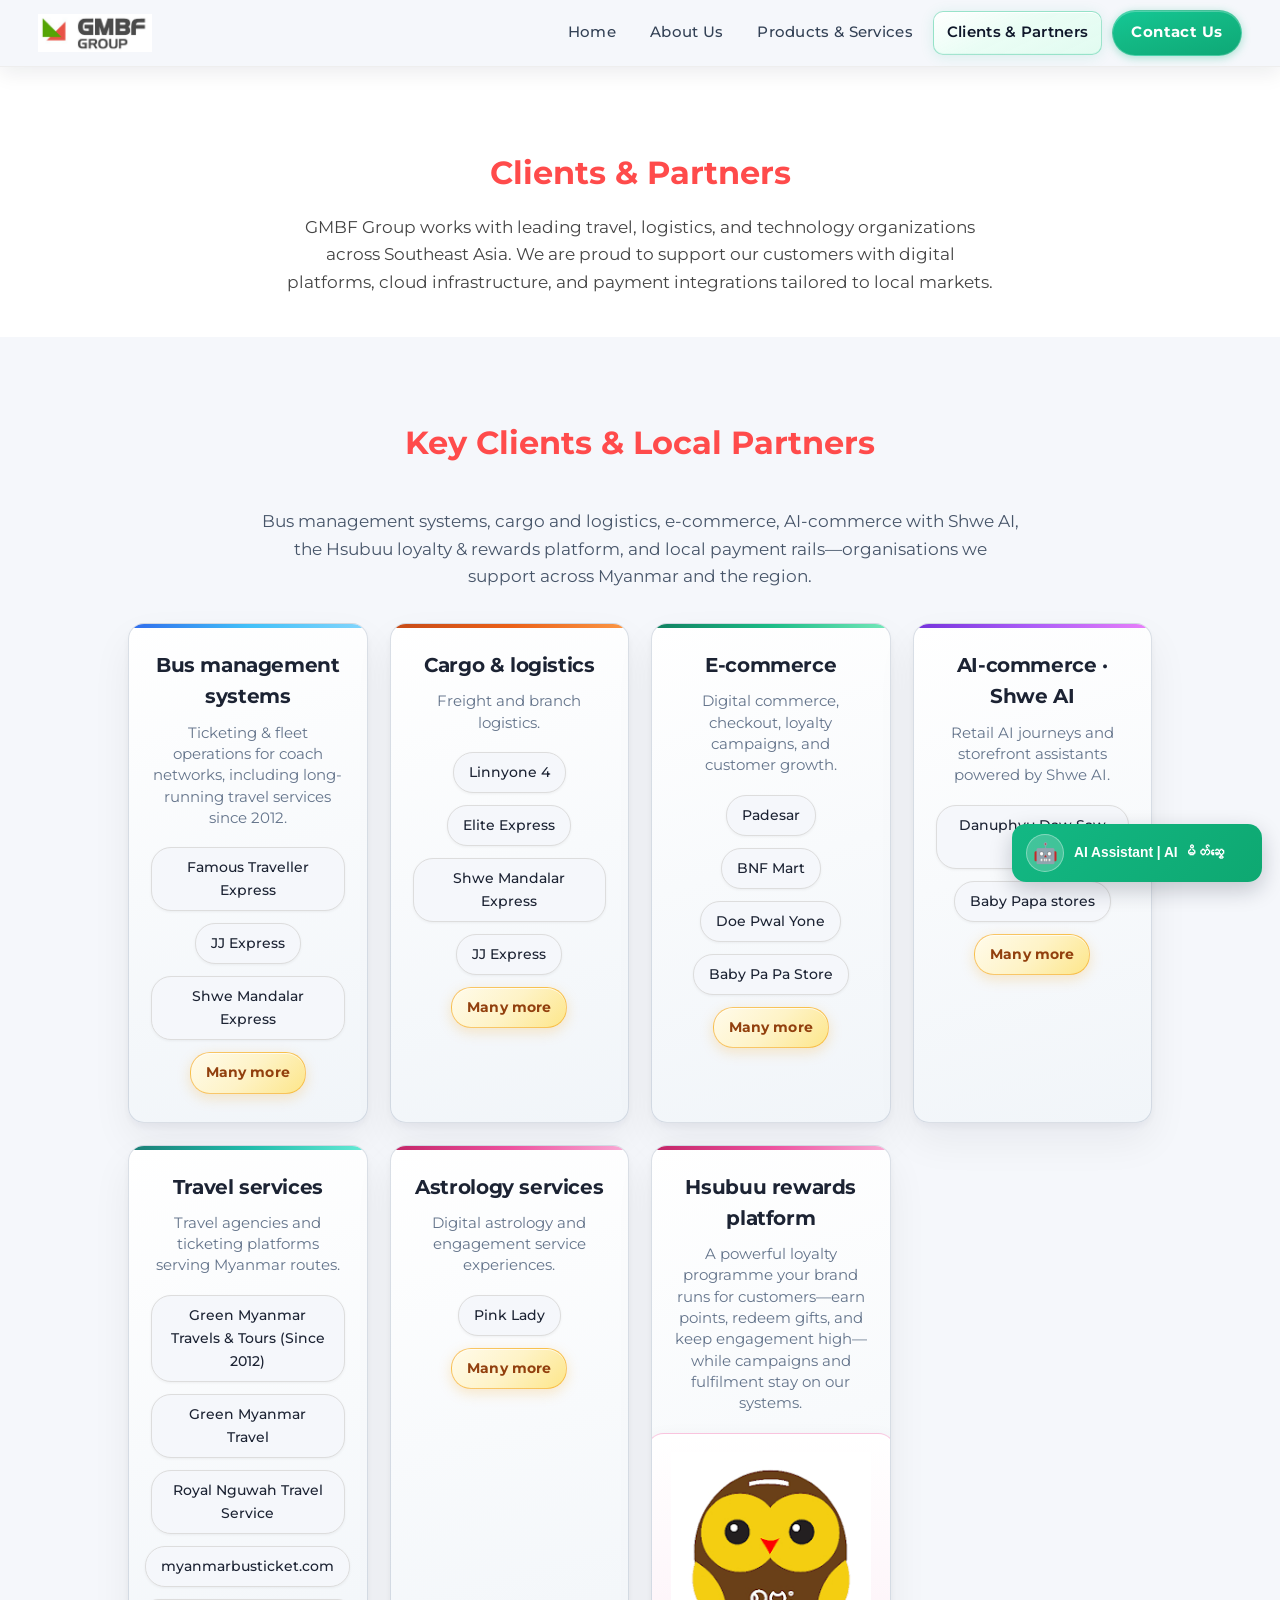
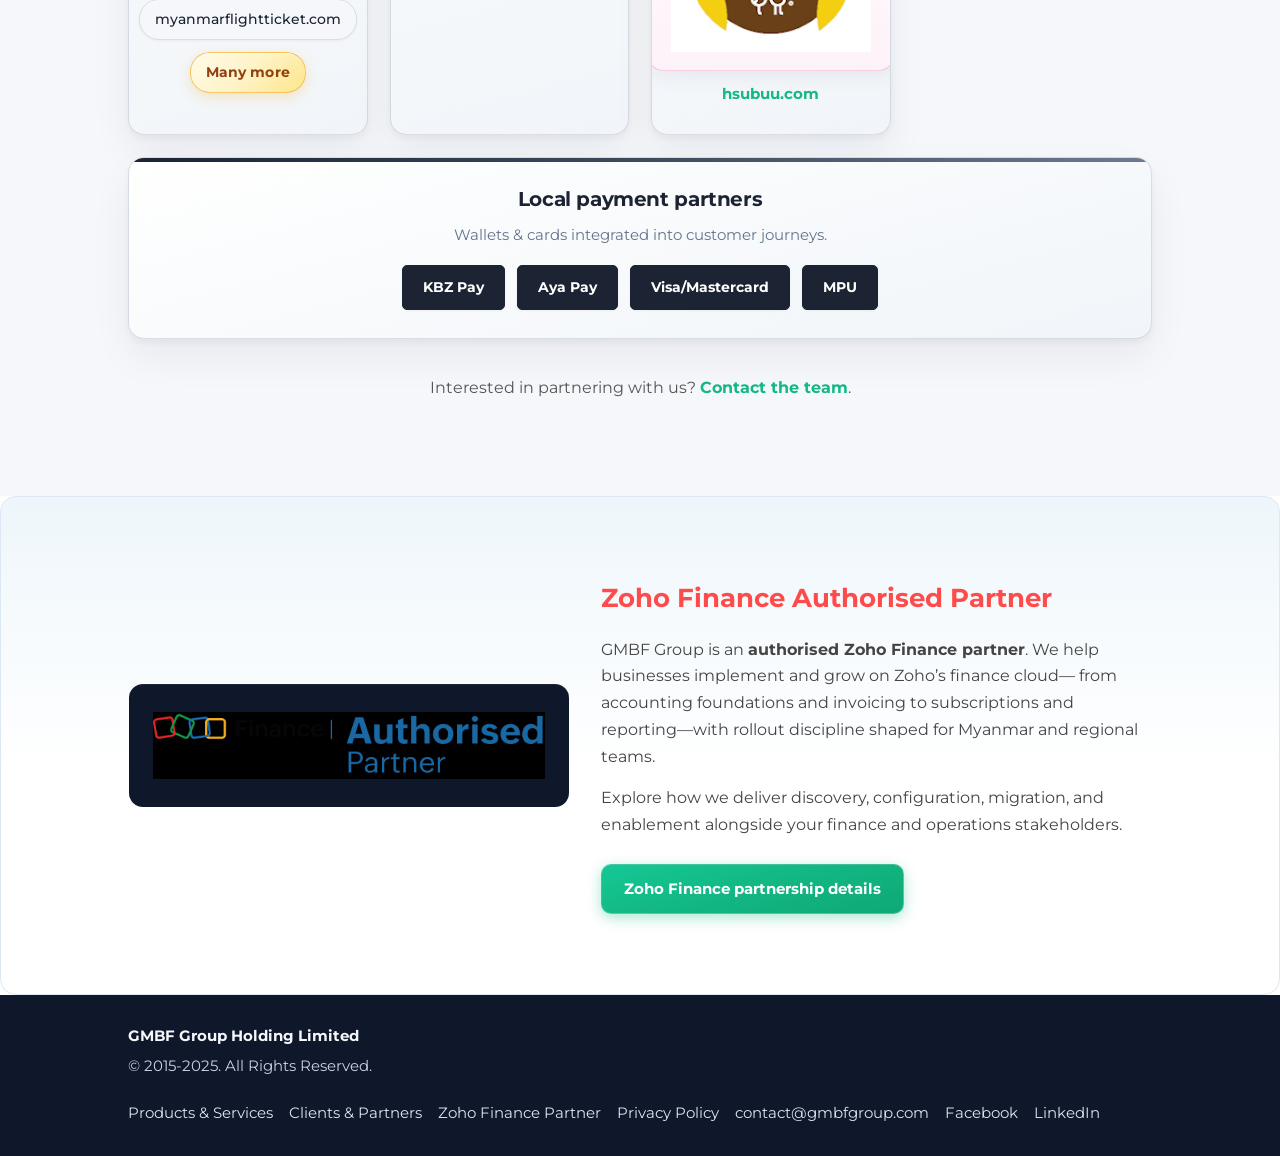
==== commit 5f3b0f02: "Expand clients showcase and refine partner page ordering. Move Key Clients & Local Partners ahead of" ====
--- a/clients-partners.html
+++ b/clients-partners.html
@@ -5,8 +5,8 @@
         <meta name="viewport" content="width=device-width, initial-scale=1.0">
         <title>Clients &amp; Partners | GMBF Group</title>
         <meta name="description" content="GMBF Group clients, payment partners, and Zoho Finance Authorised Partner—digital platforms and cloud finance across Southeast Asia.">
-        <link rel="stylesheet" href="styles.css?v=20260510-16">
-        <link rel="stylesheet" href="mobile.css?v=20260510-16">
+        <link rel="stylesheet" href="styles.css?v=20260510-19">
+        <link rel="stylesheet" href="mobile.css?v=20260510-19">
         <link
             href="https://fonts.googleapis.com/css2?family=Montserrat:wght@400;700&display=swap"
             rel="stylesheet">
@@ -29,7 +29,6 @@
                     <a href="index.html#about">About Us</a>
                     <a href="products-services.html">Products &amp; Services</a>
                     <a href="clients-partners.html" aria-current="page">Clients &amp; Partners</a>
-                    <a href="privacy-policy.html">Privacy Policy</a>
                     <a href="index.html#contact" class="cta-button">Contact Us</a>
                 </nav>
             </div>
@@ -48,25 +47,6 @@
                 </p>
             </section>
 
-            <section class="content-section zoho-partner-highlight">
-                <div class="zoho-partner-card">
-                    <div class="zoho-partner-logo-wrap">
-                        <img src="images/logo-zoho-finance-partner.jpg" alt="Zoho Finance Authorised Partner badge" width="1024" height="176" loading="lazy" decoding="async">
-                    </div>
-                    <div class="zoho-partner-copy">
-                        <h2 class="clients-page-section-title">Zoho Finance Authorised Partner</h2>
-                        <p>
-                            GMBF Group is an <strong>authorised Zoho Finance partner</strong>. We help businesses implement and grow on Zoho’s finance cloud—
-                            from accounting foundations and invoicing to subscriptions and reporting—with rollout discipline shaped for Myanmar and regional teams.
-                        </p>
-                        <p>
-                            Explore how we deliver discovery, configuration, migration, and enablement alongside your finance and operations stakeholders.
-                        </p>
-                        <a href="zoho-finance-partner.html" class="zoho-partner-cta">Zoho Finance partnership details</a>
-                    </div>
-                </div>
-            </section>
-
             <section class="content-section partners-section partners-section--showcase">
                 <h2 class="clients-page-section-title">Key Clients &amp; Local Partners</h2>
                 <p class="partners-section-intro partners-section-intro--clients-page">
@@ -76,7 +56,7 @@
                 <div class="partners-showcase-grid">
                     <article class="partner-showcase-card partner-showcase-card--bus">
                         <h4>Bus management systems</h4>
-                        <p class="partner-showcase-desc">Ticketing &amp; fleet operations for coach networks.</p>
+                        <p class="partner-showcase-desc">Ticketing &amp; fleet operations for coach networks, including long-running travel services since 2012.</p>
                         <div class="logo-grid client-logos">
                             <a href="https://famoustravellerinternational.com/" target="_blank" rel="noopener noreferrer"><span class="logo-badge">Famous Traveller Express</span></a>
                             <a href="https://www.jjexpress.net/" target="_blank" rel="noopener noreferrer"><span class="logo-badge">JJ Express</span></a>
@@ -99,21 +79,44 @@
 
                     <article class="partner-showcase-card partner-showcase-card--commerce">
                         <h4>E-commerce</h4>
-                        <p class="partner-showcase-desc">Digital commerce &amp; checkout.</p>
+                        <p class="partner-showcase-desc">Digital commerce, checkout, loyalty campaigns, and customer growth.</p>
                         <div class="logo-grid client-logos">
                             <a href="https://padesar.com/" target="_blank" rel="noopener noreferrer"><span class="logo-badge">Padesar</span></a>
                             <a href="https://bnfmart.com/" target="_blank" rel="noopener noreferrer"><span class="logo-badge">BNF Mart</span></a>
                             <span class="logo-badge">Doe Pwal Yone</span>
+                            <span class="logo-badge">Baby Pa Pa Store</span>
                             <span class="logo-badge logo-badge--more">Many more</span>
                         </div>
                     </article>
 
                     <article class="partner-showcase-card partner-showcase-card--ai">
                         <h4>AI-commerce · Shwe AI</h4>
-                        <p class="partner-showcase-desc">Retail AI journeys powered by Shwe AI.</p>
+                        <p class="partner-showcase-desc">Retail AI journeys and storefront assistants powered by Shwe AI.</p>
                         <div class="logo-grid client-logos">
                             <a href="https://shweai.ai/" target="_blank" rel="noopener noreferrer"><span class="logo-badge">Danuphyu Daw Saw Yee</span></a>
                             <span class="logo-badge">Baby Papa stores</span>
+                            <span class="logo-badge logo-badge--more">Many more</span>
+                        </div>
+                    </article>
+
+                    <article class="partner-showcase-card partner-showcase-card--travel">
+                        <h4>Travel services</h4>
+                        <p class="partner-showcase-desc">Travel agencies and ticketing platforms serving Myanmar routes.</p>
+                        <div class="logo-grid client-logos">
+                            <span class="logo-badge">Green Myanmar Travels &amp; Tours (Since 2012)</span>
+                            <span class="logo-badge">Green Myanmar Travel</span>
+                            <span class="logo-badge">Royal Nguwah Travel Service</span>
+                            <a href="https://myanmarbusticket.com/" target="_blank" rel="noopener noreferrer"><span class="logo-badge">myanmarbusticket.com</span></a>
+                            <a href="https://myanmarflightticket.com/" target="_blank" rel="noopener noreferrer"><span class="logo-badge">myanmarflightticket.com</span></a>
+                            <span class="logo-badge logo-badge--more">Many more</span>
+                        </div>
+                    </article>
+
+                    <article class="partner-showcase-card partner-showcase-card--astrology">
+                        <h4>Astrology services</h4>
+                        <p class="partner-showcase-desc">Digital astrology and engagement service experiences.</p>
+                        <div class="logo-grid client-logos">
+                            <span class="logo-badge">Pink Lady</span>
                             <span class="logo-badge logo-badge--more">Many more</span>
                         </div>
                     </article>
@@ -146,6 +149,25 @@
                     <a href="index.html#contact" class="clients-page-contact-link">Contact the team</a>.
                 </p>
             </section>
+
+            <section class="content-section zoho-partner-highlight">
+                <div class="zoho-partner-card">
+                    <div class="zoho-partner-logo-wrap">
+                        <img src="images/logo-zoho-finance-partner.jpg" alt="Zoho Finance Authorised Partner badge" width="1024" height="176" loading="lazy" decoding="async">
+                    </div>
+                    <div class="zoho-partner-copy">
+                        <h2 class="clients-page-section-title">Zoho Finance Authorised Partner</h2>
+                        <p>
+                            GMBF Group is an <strong>authorised Zoho Finance partner</strong>. We help businesses implement and grow on Zoho’s finance cloud—
+                            from accounting foundations and invoicing to subscriptions and reporting—with rollout discipline shaped for Myanmar and regional teams.
+                        </p>
+                        <p>
+                            Explore how we deliver discovery, configuration, migration, and enablement alongside your finance and operations stakeholders.
+                        </p>
+                        <a href="zoho-finance-partner.html" class="zoho-partner-cta">Zoho Finance partnership details</a>
+                    </div>
+                </div>
+            </section>
         </main>
 
         <footer>
@@ -165,7 +187,7 @@
                 </div>
             </div>
         </footer>
-        <script src="nav.js?v=20260510-16"></script>
-        <script src="chat.js?v=20260510-16"></script>
+        <script src="nav.js?v=20260510-19"></script>
+        <script src="chat.js?v=20260510-19"></script>
     </body>
 </html>
--- a/styles.css
+++ b/styles.css
@@ -757,6 +757,14 @@
     background: linear-gradient(90deg, #6d28d9, #a855f7, #e879f9);
 }
 
+.partner-showcase-card--travel::before {
+    background: linear-gradient(90deg, #0f766e, #14b8a6, #5eead4);
+}
+
+.partner-showcase-card--astrology::before {
+    background: linear-gradient(90deg, #be185d, #ec4899, #f9a8d4);
+}
+
 .partner-showcase-card--payments::before {
     background: linear-gradient(90deg, #0f172a, #334155, #64748b);
 }
@@ -783,6 +791,7 @@
 
 .partner-showcase-card .logo-grid {
     justify-content: center;
+    gap: 12px;
 }
 
 .partner-showcase-card .logo-badge:not(.payment-badge) {
@@ -805,6 +814,7 @@
     box-shadow:
         inset 0 1px 0 rgba(255, 255, 255, 0.7),
         0 4px 14px rgba(245, 158, 11, 0.22);
+    letter-spacing: 0.01em;
 }
 
 .logo-badge--more:hover {
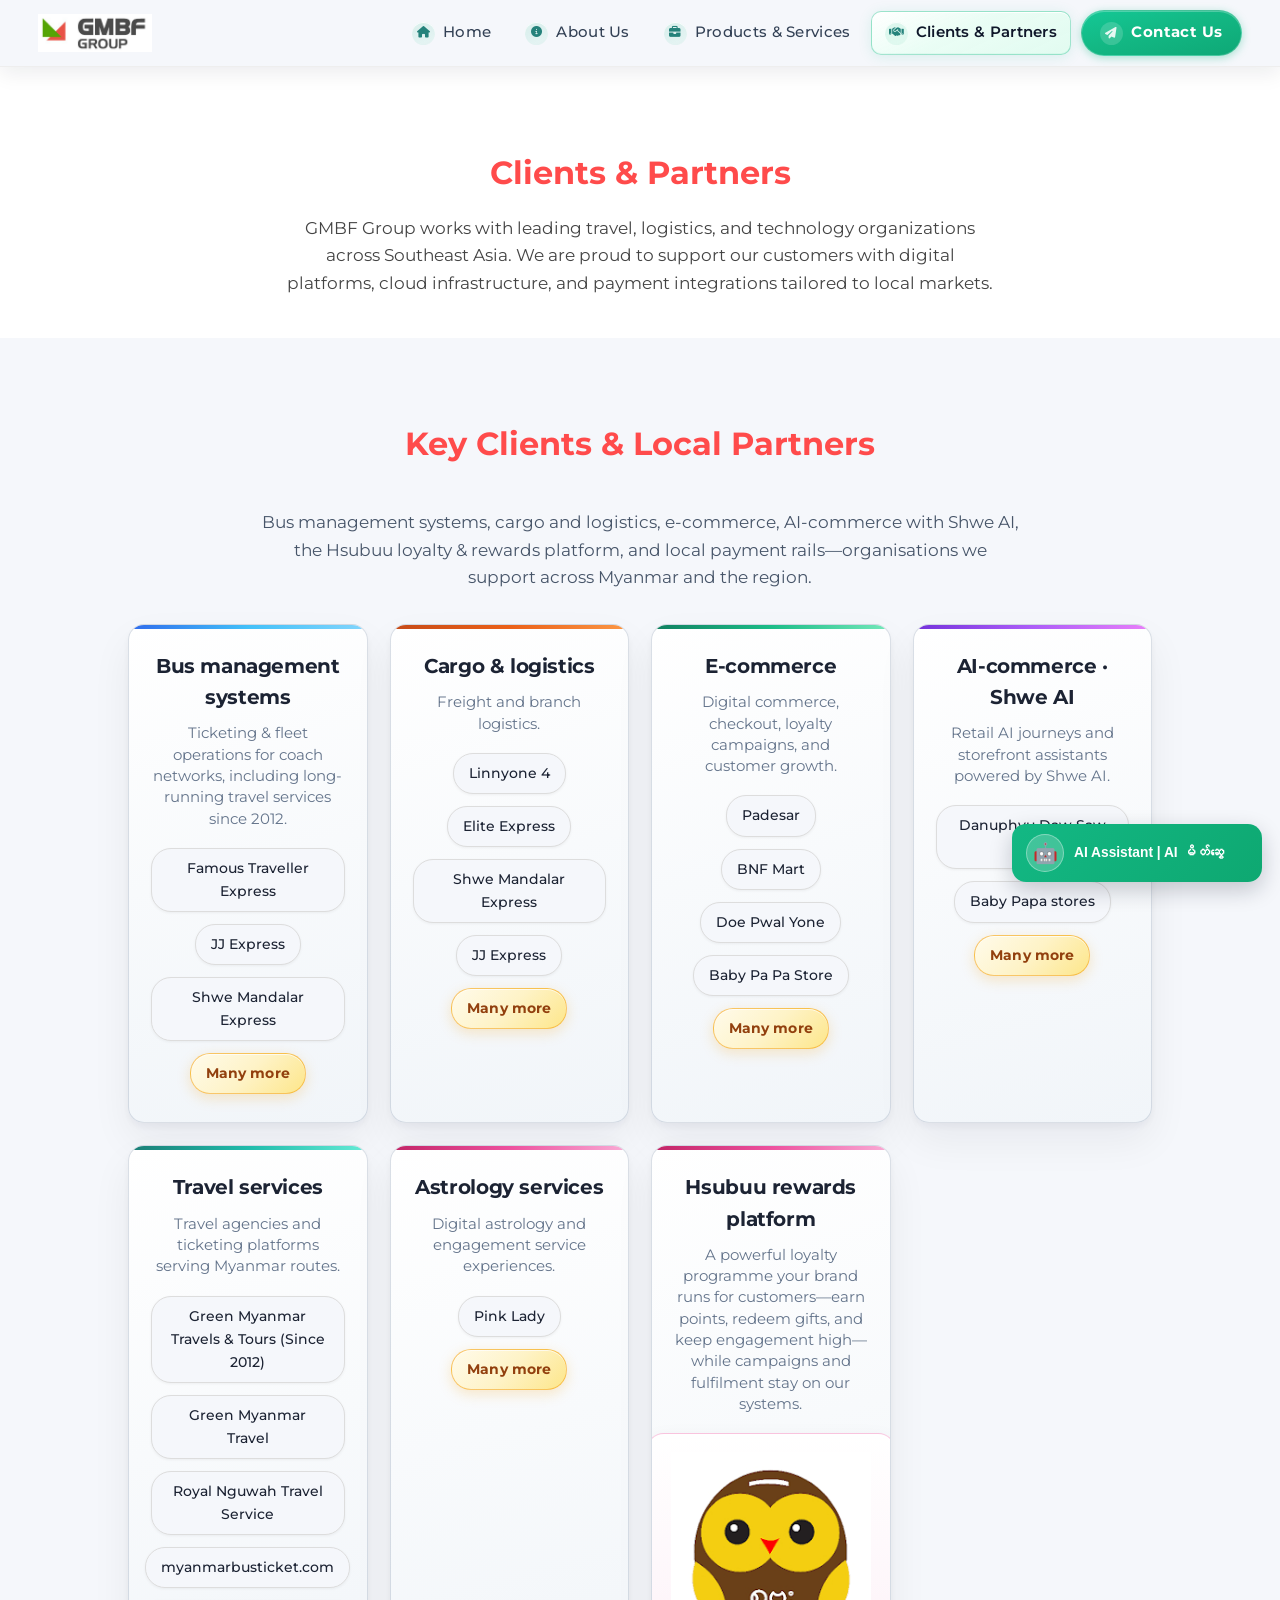
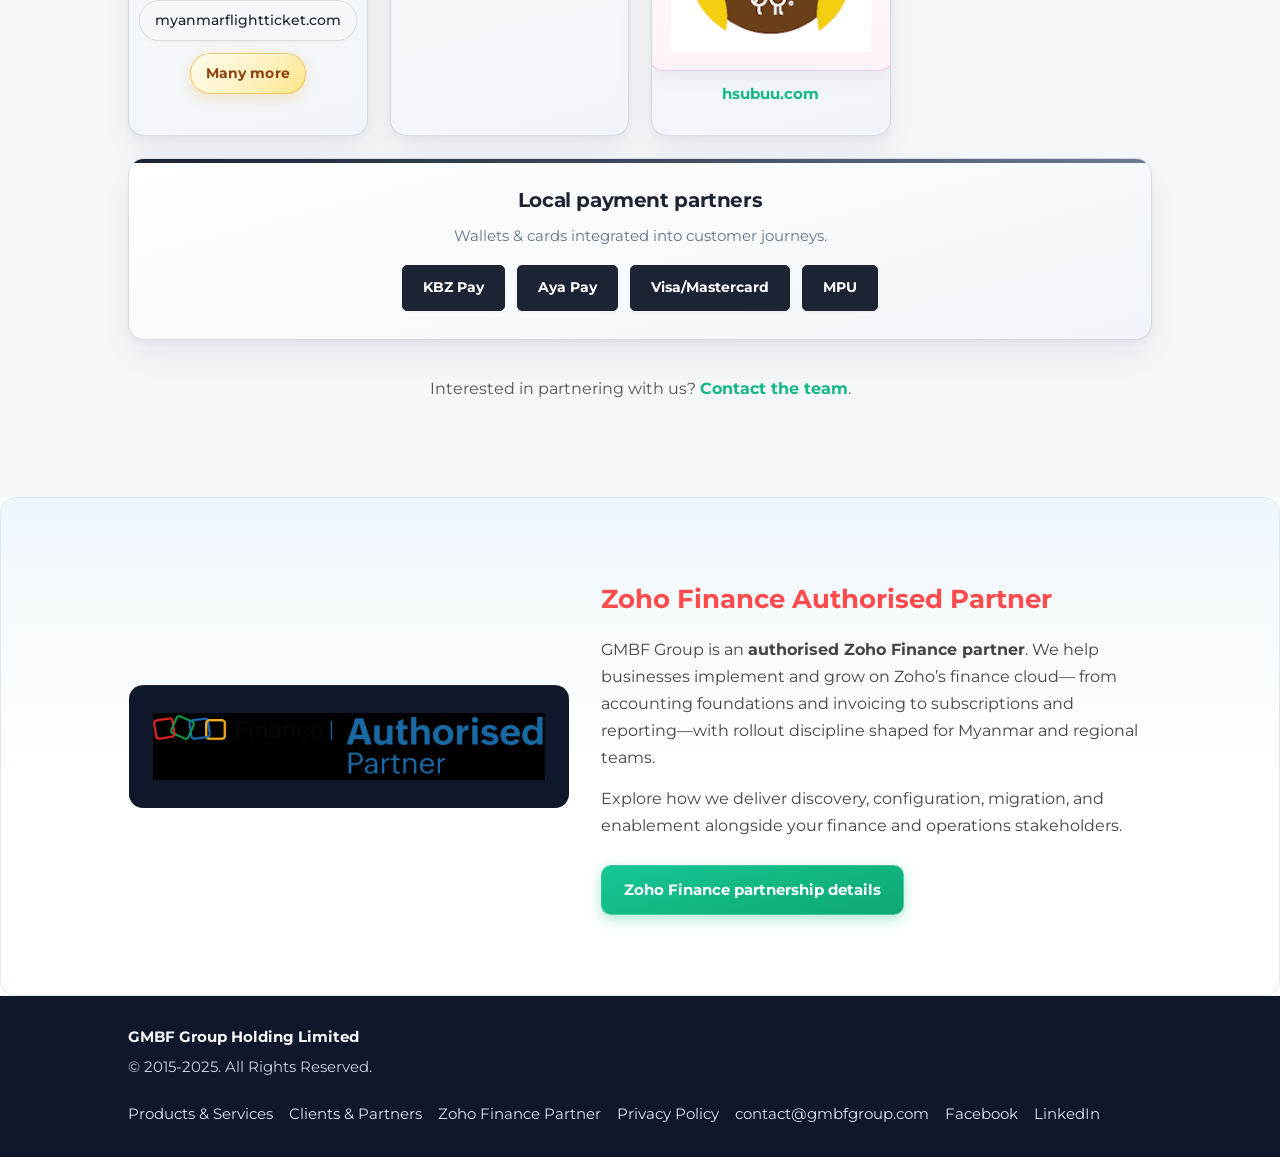
==== commit 035d3570: "Add Font Awesome nav icons, sector card icons, and header polish. Include briefcase icon for Product" ====
--- a/clients-partners.html
+++ b/clients-partners.html
@@ -10,6 +10,7 @@
         <link
             href="https://fonts.googleapis.com/css2?family=Montserrat:wght@400;700&display=swap"
             rel="stylesheet">
+        <link rel="stylesheet" href="https://cdnjs.cloudflare.com/ajax/libs/font-awesome/6.5.2/css/all.min.css">
     </head>
     <body class="clients-partners-page">
         <header class="site-header">
@@ -25,11 +26,11 @@
                     <span class="nav-toggle-bar"></span>
                 </button>
                 <nav id="primary-nav" aria-label="Primary navigation">
-                    <a href="index.html#home">Home</a>
-                    <a href="index.html#about">About Us</a>
-                    <a href="products-services.html">Products &amp; Services</a>
-                    <a href="clients-partners.html" aria-current="page">Clients &amp; Partners</a>
-                    <a href="index.html#contact" class="cta-button">Contact Us</a>
+                    <a href="index.html#home"><i class="fa-solid fa-house nav-icon" aria-hidden="true"></i><span class="nav-label">Home</span></a>
+                    <a href="index.html#about"><i class="fa-solid fa-circle-info nav-icon" aria-hidden="true"></i><span class="nav-label">About Us</span></a>
+                    <a href="products-services.html"><i class="fa-solid fa-briefcase nav-icon" aria-hidden="true"></i><span class="nav-label">Products &amp; Services</span></a>
+                    <a href="clients-partners.html" aria-current="page"><i class="fa-solid fa-handshake nav-icon" aria-hidden="true"></i><span class="nav-label">Clients &amp; Partners</span></a>
+                    <a href="index.html#contact" class="cta-button"><i class="fa-solid fa-paper-plane nav-icon" aria-hidden="true"></i><span class="nav-label">Contact Us</span></a>
                 </nav>
             </div>
         </header>
--- a/styles.css
+++ b/styles.css
@@ -158,6 +158,28 @@
     border-radius: 10px;
     animation: navItemIn 0.45s ease both;
     z-index: 1;
+}
+
+header nav a .nav-icon {
+    display: inline-flex;
+    align-items: center;
+    justify-content: center;
+    width: 1.45rem;
+    height: 1.45rem;
+    font-size: 0.72rem;
+    margin-right: 8px;
+    opacity: 0.9;
+    border-radius: 999px;
+    color: #0f766e;
+    background: linear-gradient(155deg, rgba(16, 185, 129, 0.14) 0%, rgba(16, 185, 129, 0.07) 100%);
+    box-shadow: inset 0 1px 0 rgba(255, 255, 255, 0.9);
+    transition: transform 0.28s ease, color 0.28s ease, opacity 0.28s ease;
+    transform-origin: center;
+}
+
+header nav a .nav-label {
+    display: inline-block;
+    white-space: nowrap;
 }
 
 header nav a:nth-child(1) { animation-delay: 0.04s; }
@@ -224,6 +246,14 @@
     color: #0f172a;
 }
 
+header nav a:not(.cta-button):hover .nav-icon,
+header nav a:not(.cta-button):focus-visible .nav-icon {
+    opacity: 1;
+    transform: translateY(-1px) scale(1.08);
+    color: #065f46;
+    animation: navIconPulse 0.85s ease;
+}
+
 header nav a:not(.cta-button):focus-visible {
     outline: 2px solid rgba(19, 184, 132, 0.45);
     outline-offset: 2px;
@@ -271,6 +301,51 @@
         background 0.35s ease,
         box-shadow 0.35s ease,
         transform 0.25s cubic-bezier(0.4, 0, 0.2, 1);
+}
+
+.cta-button .nav-icon {
+    margin-right: 8px;
+    color: #ffffff;
+    background: rgba(255, 255, 255, 0.18);
+    box-shadow: none;
+}
+
+@media (max-width: 1240px) {
+    header nav {
+        gap: 2px;
+    }
+
+    header nav a {
+        font-size: 0.86rem;
+    }
+
+    header nav a:not(.cta-button) {
+        padding: 9px 10px;
+    }
+
+    .cta-button {
+        padding: 9px 14px;
+    }
+
+    header nav a .nav-icon {
+        margin-right: 6px;
+    }
+}
+
+@media (max-width: 1090px) {
+    header nav a .nav-icon {
+        display: none;
+    }
+
+    .cta-button {
+        padding: 9px 12px;
+    }
+}
+
+@keyframes navIconPulse {
+    0% { transform: scale(1); }
+    40% { transform: scale(1.15); }
+    100% { transform: scale(1.08); }
 }
 
 .cta-button:hover {
@@ -1283,12 +1358,51 @@
     padding: 26px 24px;
     border: 1px solid #e5eaf3;
     box-shadow: 0 4px 14px rgba(15, 23, 42, 0.06);
-    transition: box-shadow 0.25s ease, border-color 0.25s ease;
+    transition: box-shadow 0.25s ease, border-color 0.25s ease, transform 0.25s ease;
 }
 
 .sector-card:hover {
     box-shadow: 0 10px 26px rgba(15, 23, 42, 0.1);
     border-color: rgba(19, 184, 132, 0.45);
+    transform: translateY(-4px);
+}
+
+.sector-card-icon {
+    width: 42px;
+    height: 42px;
+    border-radius: 12px;
+    display: inline-flex;
+    align-items: center;
+    justify-content: center;
+    margin-bottom: 12px;
+    font-size: 1.05rem;
+    color: #0f172a;
+    background: linear-gradient(155deg, #ecfeff 0%, #d1fae5 100%);
+    border: 1px solid rgba(19, 184, 132, 0.2);
+    box-shadow: 0 3px 10px rgba(15, 23, 42, 0.08);
+    transition: transform 0.25s ease, box-shadow 0.25s ease;
+}
+
+.sector-card:hover .sector-card-icon {
+    transform: translateY(-2px) scale(1.08);
+    box-shadow: 0 10px 20px rgba(19, 184, 132, 0.18);
+}
+
+.sector-card--travel .sector-card-icon { background: linear-gradient(155deg, #e0f2fe 0%, #cffafe 100%); border-color: rgba(3, 105, 161, 0.2); }
+.sector-card--hospitality .sector-card-icon { background: linear-gradient(155deg, #ecfccb 0%, #dcfce7 100%); border-color: rgba(101, 163, 13, 0.22); }
+.sector-card--events .sector-card-icon { background: linear-gradient(155deg, #ede9fe 0%, #e0e7ff 100%); border-color: rgba(79, 70, 229, 0.22); }
+.sector-card--payments .sector-card-icon { background: linear-gradient(155deg, #fef9c3 0%, #fde68a 100%); border-color: rgba(202, 138, 4, 0.22); }
+.sector-card--cargo .sector-card-icon { background: linear-gradient(155deg, #ffedd5 0%, #fed7aa 100%); border-color: rgba(234, 88, 12, 0.22); }
+.sector-card--ai .sector-card-icon { background: linear-gradient(155deg, #f3e8ff 0%, #fae8ff 100%); border-color: rgba(168, 85, 247, 0.22); }
+.sector-card--astrology .sector-card-icon { background: linear-gradient(155deg, #fce7f3 0%, #fbcfe8 100%); border-color: rgba(236, 72, 153, 0.26); }
+
+@keyframes sectorIconFloat {
+    0%, 100% { transform: translateY(0); }
+    50% { transform: translateY(-2px); }
+}
+
+.sector-card-icon i {
+    animation: sectorIconFloat 2.8s ease-in-out infinite;
 }
 
 .sector-card h3 {
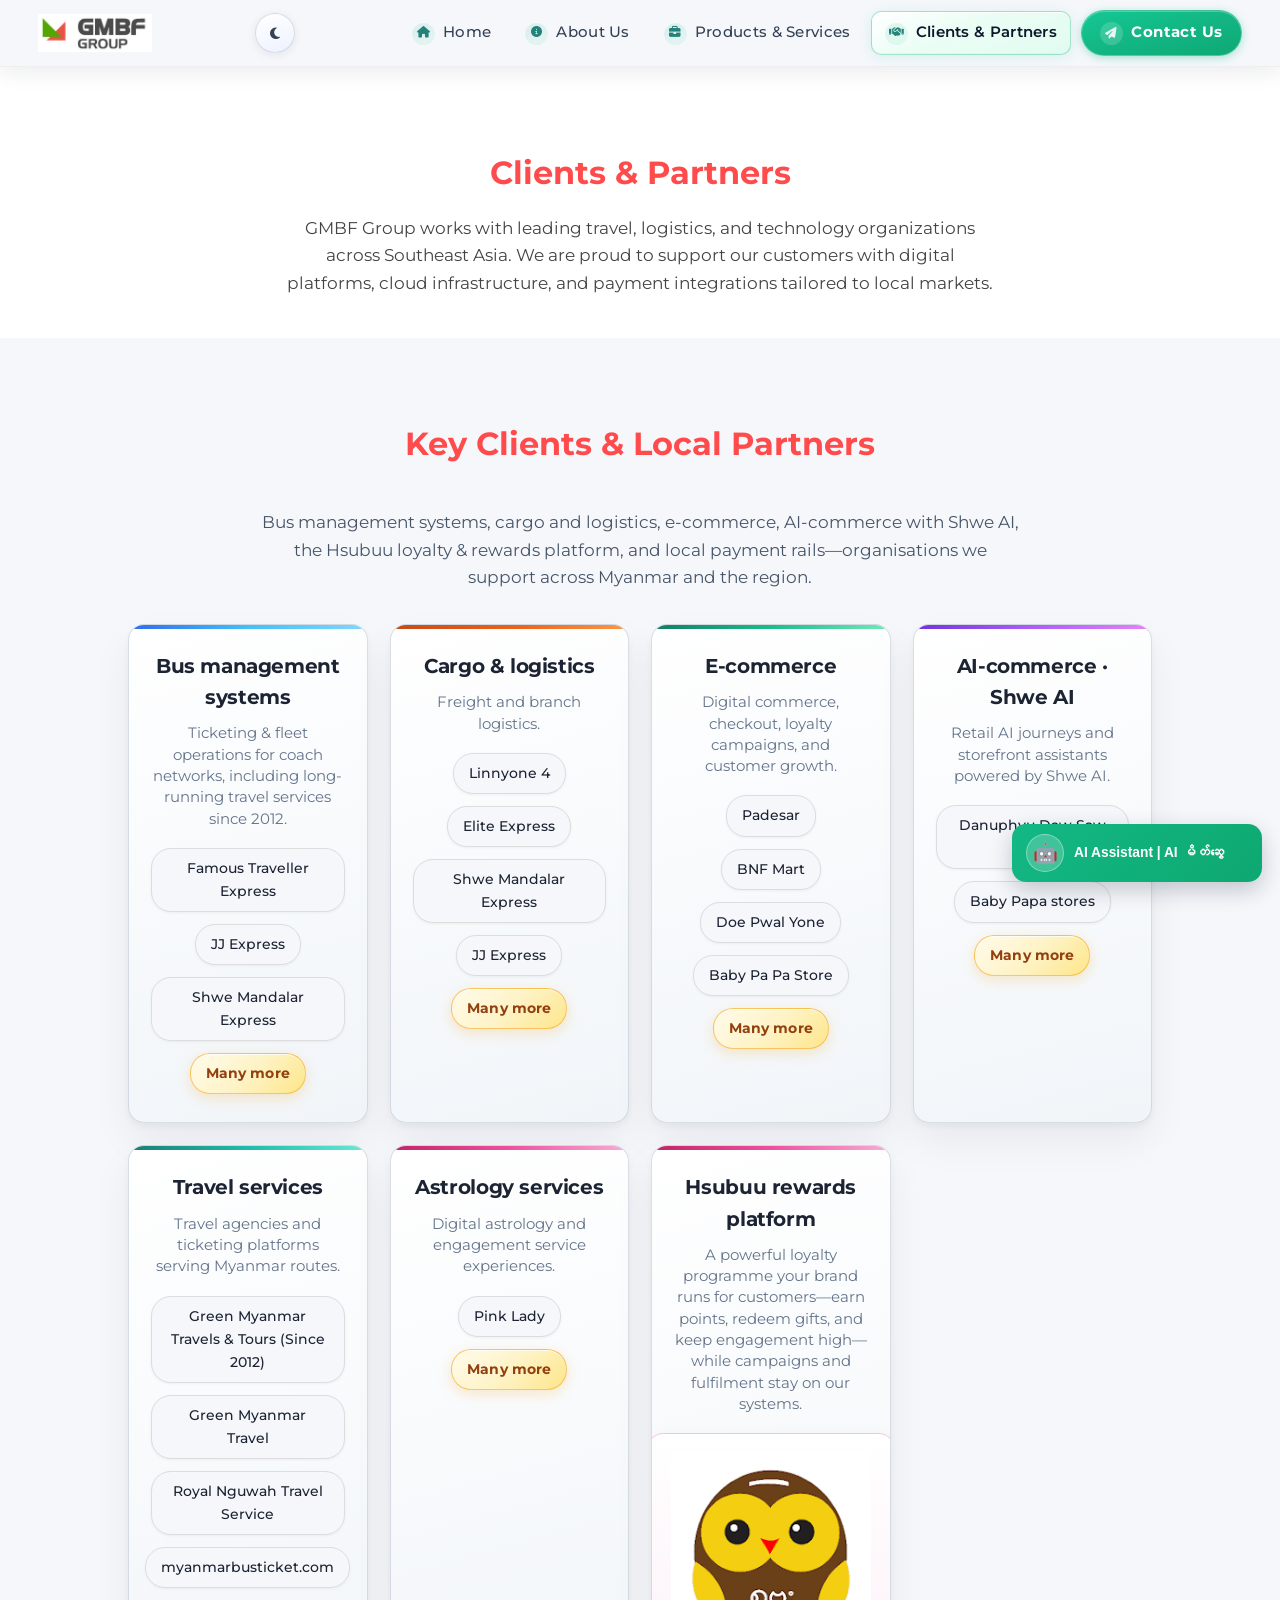
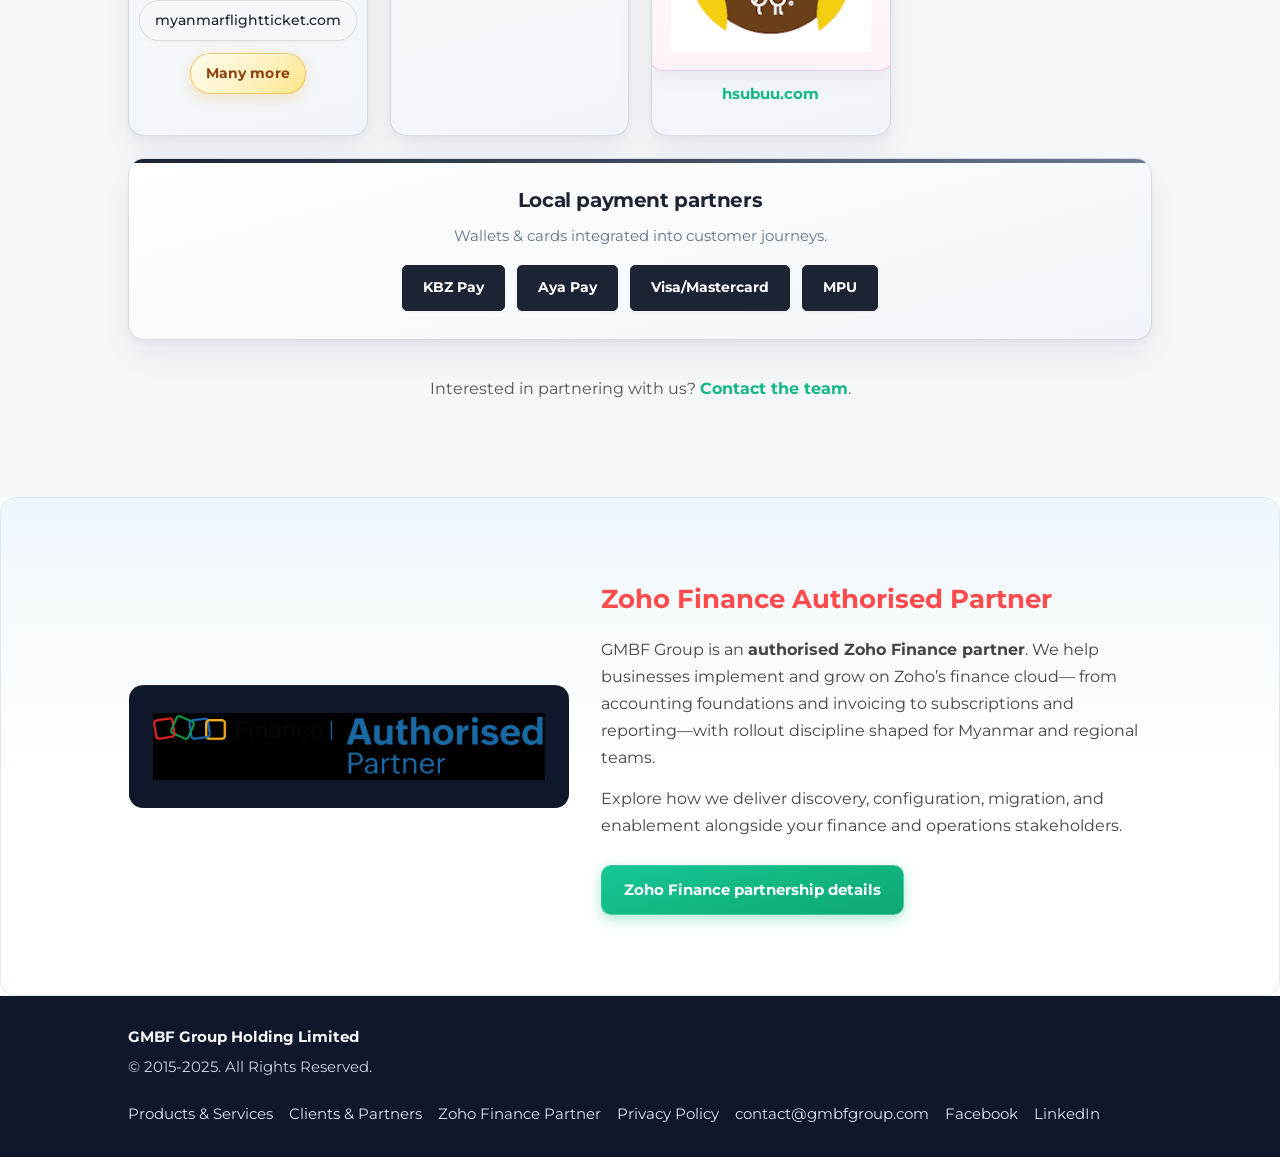
==== commit 17c71f26: "Add global day/night mode with header toggle and dark theme fixes. Introduce a persisted theme switc" ====
--- a/clients-partners.html
+++ b/clients-partners.html
@@ -5,8 +5,8 @@
         <meta name="viewport" content="width=device-width, initial-scale=1.0">
         <title>Clients &amp; Partners | GMBF Group</title>
         <meta name="description" content="GMBF Group clients, payment partners, and Zoho Finance Authorised Partner—digital platforms and cloud finance across Southeast Asia.">
-        <link rel="stylesheet" href="styles.css?v=20260510-19">
-        <link rel="stylesheet" href="mobile.css?v=20260510-19">
+        <link rel="stylesheet" href="styles.css?v=20260510-21">
+        <link rel="stylesheet" href="mobile.css?v=20260510-21">
         <link
             href="https://fonts.googleapis.com/css2?family=Montserrat:wght@400;700&display=swap"
             rel="stylesheet">
@@ -24,6 +24,9 @@
                     <span class="nav-toggle-bar"></span>
                     <span class="nav-toggle-bar"></span>
                     <span class="nav-toggle-bar"></span>
+                </button>
+                <button type="button" class="theme-toggle" id="theme-toggle" aria-label="Switch to night mode" title="Switch to night mode">
+                    <i class="fa-solid fa-moon" aria-hidden="true"></i>
                 </button>
                 <nav id="primary-nav" aria-label="Primary navigation">
                     <a href="index.html#home"><i class="fa-solid fa-house nav-icon" aria-hidden="true"></i><span class="nav-label">Home</span></a>
@@ -188,7 +191,8 @@
                 </div>
             </div>
         </footer>
-        <script src="nav.js?v=20260510-19"></script>
-        <script src="chat.js?v=20260510-19"></script>
+        <script src="theme-switcher.js?v=20260510-21"></script>
+        <script src="nav.js?v=20260510-21"></script>
+        <script src="chat.js?v=20260510-21"></script>
     </body>
 </html>
--- a/styles.css
+++ b/styles.css
@@ -61,6 +61,31 @@
     align-items: center;
     width: 100%;
     gap: 12px;
+}
+
+.theme-toggle {
+    width: 40px;
+    height: 40px;
+    border-radius: 999px;
+    border: 1px solid rgba(15, 23, 42, 0.12);
+    background: linear-gradient(160deg, #ffffff 0%, #eef2ff 100%);
+    color: #334155;
+    display: inline-flex;
+    align-items: center;
+    justify-content: center;
+    cursor: pointer;
+    box-shadow: 0 2px 10px rgba(15, 23, 42, 0.08);
+    transition: transform 0.2s ease, box-shadow 0.2s ease, color 0.2s ease;
+}
+
+.theme-toggle:hover {
+    transform: translateY(-1px);
+    box-shadow: 0 8px 18px rgba(15, 23, 42, 0.14);
+}
+
+.theme-toggle:focus-visible {
+    outline: 2px solid rgba(59, 130, 246, 0.5);
+    outline-offset: 2px;
 }
 
 .logo {
@@ -476,6 +501,37 @@
     z-index: 25;
 }
 
+.hero-live-strip {
+    margin-top: -40px;
+    display: flex;
+    gap: 10px;
+    flex-wrap: wrap;
+    justify-content: center;
+    position: relative;
+    z-index: 25;
+}
+
+.hero-live-pill {
+    display: inline-flex;
+    align-items: center;
+    padding: 8px 14px;
+    border-radius: 999px;
+    font-size: 0.84rem;
+    font-weight: 600;
+    letter-spacing: 0.01em;
+    color: #eafff6;
+    background: linear-gradient(
+        165deg,
+        rgba(15, 23, 42, 0.48) 0%,
+        rgba(16, 185, 129, 0.2) 100%
+    );
+    border: 1px solid rgba(255, 255, 255, 0.22);
+    box-shadow:
+        0 6px 18px rgba(0, 0, 0, 0.2),
+        inset 0 1px 0 rgba(255, 255, 255, 0.12);
+    backdrop-filter: blur(4px);
+}
+
 .secondary-cta {
     background-color: transparent;
     border: 2px solid #ffffff;
@@ -568,18 +624,68 @@
 }
 
 .trust-logos {
+    flex: 1;
+    min-width: 0;
     display: flex;
+    overflow: hidden;
+    mask-image: linear-gradient(to right, transparent 0, black 6%, black 94%, transparent 100%);
+    -webkit-mask-image: linear-gradient(to right, transparent 0, black 6%, black 94%, transparent 100%);
+}
+
+.trust-logos-track {
+    display: flex;
+    align-items: center;
     gap: 10px;
-    flex-wrap: wrap;
-}
-
-.trust-logos span {
+    flex-shrink: 0;
+    min-width: max-content;
+    padding-right: 10px;
+    animation: trustTicker 28s linear infinite;
+}
+
+.trust-logos-track span {
     display: inline-block;
-    background: rgba(255, 255, 255, 0.08);
-    border: 1px solid rgba(255, 255, 255, 0.2);
-    padding: 6px 12px;
+    background: linear-gradient(
+        145deg,
+        rgba(255, 255, 255, 0.16) 0%,
+        rgba(255, 255, 255, 0.08) 100%
+    );
+    border: 1px solid rgba(255, 255, 255, 0.26);
+    padding: 7px 14px;
     border-radius: 30px;
-    font-size: 0.82em;
+    font-size: 0.83em;
+    font-weight: 600;
+    letter-spacing: 0.01em;
+    box-shadow:
+        inset 0 1px 0 rgba(255, 255, 255, 0.3),
+        0 3px 12px rgba(0, 0, 0, 0.15);
+    transition: transform 0.25s ease, box-shadow 0.25s ease, border-color 0.25s ease;
+}
+
+.trust-logos-track span:hover {
+    transform: translateY(-2px);
+    border-color: rgba(255, 255, 255, 0.44);
+    box-shadow:
+        inset 0 1px 0 rgba(255, 255, 255, 0.32),
+        0 7px 18px rgba(0, 0, 0, 0.2);
+}
+
+.trust-logos .trust-more {
+    background: linear-gradient(135deg, #fffbeb 0%, #fde68a 100%);
+    border-color: rgba(245, 158, 11, 0.55);
+    color: #92400e;
+    font-weight: 700;
+    box-shadow:
+        inset 0 1px 0 rgba(255, 255, 255, 0.74),
+        0 5px 16px rgba(245, 158, 11, 0.24);
+}
+
+.trust-strip:hover .trust-logos-track {
+    animation-play-state: paused;
+}
+
+@keyframes trustTicker {
+    from { transform: translateX(0); }
+    to { transform: translateX(-100%); }
 }
 
 @media (max-width: 1200px) {
@@ -2056,6 +2162,245 @@
     border-radius: 6px;
 }
 
+body.theme-night {
+    background: #0b1220;
+    color: #dbe6f4;
+}
+
+body.theme-night header.site-header {
+    background: #0f172a;
+    border-bottom-color: rgba(148, 163, 184, 0.2);
+    box-shadow: 0 10px 26px rgba(2, 6, 23, 0.45);
+}
+
+body.theme-night .theme-toggle {
+    background: linear-gradient(160deg, #1e293b 0%, #0f172a 100%);
+    border-color: rgba(148, 163, 184, 0.3);
+    color: #f8fafc;
+    box-shadow: 0 4px 14px rgba(2, 6, 23, 0.45);
+}
+
+body.theme-night .logo-link {
+    display: inline-flex;
+    align-items: center;
+    padding: 4px 8px;
+    border-radius: 10px;
+    background: rgba(15, 23, 42, 0.7);
+    border: 1px solid rgba(148, 163, 184, 0.22);
+}
+
+body.theme-night .header-logo {
+    filter: drop-shadow(0 2px 6px rgba(2, 6, 23, 0.45));
+}
+
+body.theme-night header nav a:not(.cta-button) {
+    color: #cbd5e1;
+}
+
+body.theme-night header nav a:not(.cta-button):hover,
+body.theme-night header nav a:not(.cta-button):focus-visible {
+    color: #f8fafc;
+}
+
+body.theme-night header nav a:not(.cta-button)::before {
+    background: linear-gradient(
+        155deg,
+        rgba(30, 41, 59, 0.92) 0%,
+        rgba(15, 23, 42, 0.9) 100%
+    );
+    border-color: rgba(148, 163, 184, 0.25);
+    box-shadow:
+        0 2px 10px rgba(2, 6, 23, 0.35),
+        inset 0 1px 0 rgba(255, 255, 255, 0.06);
+}
+
+body.theme-night header nav a:not(.cta-button):hover::before,
+body.theme-night header nav a:not(.cta-button):focus-visible::before {
+    border-color: rgba(94, 234, 212, 0.5);
+    box-shadow:
+        0 8px 20px rgba(2, 6, 23, 0.45),
+        0 0 0 1px rgba(94, 234, 212, 0.2),
+        inset 0 1px 0 rgba(255, 255, 255, 0.08);
+}
+
+body.theme-night header nav a[aria-current="page"]:not(.cta-button) {
+    color: #e6fffb;
+}
+
+body.theme-night header nav a[aria-current="page"]:not(.cta-button)::before {
+    opacity: 1;
+    transform: scale(1);
+    background: linear-gradient(
+        155deg,
+        rgba(20, 184, 166, 0.25) 0%,
+        rgba(15, 23, 42, 0.92) 100%
+    );
+    border-color: rgba(94, 234, 212, 0.55);
+    box-shadow:
+        0 10px 24px rgba(2, 6, 23, 0.5),
+        0 0 0 1px rgba(94, 234, 212, 0.22),
+        inset 0 1px 0 rgba(255, 255, 255, 0.12);
+}
+
+body.theme-night header nav a .nav-icon {
+    color: #99f6e4;
+    background: linear-gradient(155deg, rgba(45, 212, 191, 0.2) 0%, rgba(30, 41, 59, 0.55) 100%);
+}
+
+body.theme-night .cta-button {
+    background: linear-gradient(165deg, #22d3ee 0%, #14b8a6 42%, #0ea5a4 100%);
+    box-shadow:
+        0 4px 14px rgba(20, 184, 166, 0.35),
+        inset 0 1px 0 rgba(255, 255, 255, 0.18);
+}
+
+body.theme-night .cta-button:hover {
+    box-shadow:
+        0 8px 22px rgba(20, 184, 166, 0.45),
+        inset 0 1px 0 rgba(255, 255, 255, 0.2);
+}
+
+body.theme-night .content-section,
+body.theme-night .section-surface,
+body.theme-night .products-highlight,
+body.theme-night .process-section,
+body.theme-night .case-study-section,
+body.theme-night .trust-strip {
+    background-color: #0f172a;
+    color: #dbe6f4;
+}
+
+body.theme-night .about-wrapper,
+body.theme-night .partner-showcase-card,
+body.theme-night .sector-card,
+body.theme-night .service-card,
+body.theme-night .solution-pillar,
+body.theme-night .cloud-aside,
+body.theme-night .product-showcase-card,
+body.theme-night .partner-point,
+body.theme-night .zoho-detail-card,
+body.theme-night .process-step,
+body.theme-night .case-card,
+body.theme-night .contact-card,
+body.theme-night .stack-card,
+body.theme-night .zoho-partner-highlight,
+body.theme-night .zoho-partner-card,
+body.theme-night .popup-content {
+    background: #111c2f;
+    border-color: rgba(148, 163, 184, 0.22);
+    color: #dbe6f4;
+}
+
+body.theme-night p,
+body.theme-night li,
+body.theme-night .partner-showcase-desc,
+body.theme-night .sectors-intro,
+body.theme-night .clients-page-lead {
+    color: #cbd5e1;
+}
+
+body.theme-night h1,
+body.theme-night h2,
+body.theme-night h3,
+body.theme-night h4,
+body.theme-night h5,
+body.theme-night .metric {
+    color: #f8fafc;
+}
+
+body.theme-night footer {
+    background: #0b1220;
+    border-top: 1px solid rgba(148, 163, 184, 0.2);
+}
+
+body.theme-night .logo-badge {
+    background: rgba(148, 163, 184, 0.14);
+    border-color: rgba(148, 163, 184, 0.36);
+    color: #e2e8f0;
+}
+
+body.theme-night .services-grid {
+    background: transparent;
+}
+
+body.theme-night .products-services-page,
+body.theme-night .clients-partners-page,
+body.theme-night .zoho-standalone-page,
+body.theme-night .policy-page {
+    background-color: #0b1220;
+}
+
+body.theme-night .products-services-hero,
+body.theme-night .clients-page-hero,
+body.theme-night .zoho-standalone-hero {
+    background: transparent;
+}
+
+body.theme-night .products-services-lead,
+body.theme-night .it-solutions-lead,
+body.theme-night .platforms-intro,
+body.theme-night .cloud-lead,
+body.theme-night .ai-lead,
+body.theme-night .ai-footnote,
+body.theme-night .zoho-cross-lead,
+body.theme-night .zoho-legal-note,
+body.theme-night .cloud-capabilities,
+body.theme-night .products-outro p {
+    color: #cbd5e1;
+}
+
+body.theme-night .products-toc a {
+    color: #5eead4;
+    background-color: rgba(15, 23, 42, 0.85);
+    border-color: rgba(94, 234, 212, 0.4);
+}
+
+body.theme-night .products-toc a:hover,
+body.theme-night .products-toc a:focus-visible {
+    color: #0f172a;
+    background-color: #5eead4;
+    border-color: #5eead4;
+}
+
+body.theme-night .solution-pillar h3,
+body.theme-night .product-showcase-card h3,
+body.theme-night .partner-point h3,
+body.theme-night .zoho-detail-card h3 {
+    color: #f8fafc;
+}
+
+body.theme-night .solution-pillar p,
+body.theme-night .product-showcase-card p,
+body.theme-night .partner-point p,
+body.theme-night .zoho-detail-card p,
+body.theme-night .cloud-aside p {
+    color: #cbd5e1;
+}
+
+body.theme-night .products-highlight-more a,
+body.theme-night .clients-home-link a,
+body.theme-night .clients-page-contact-link,
+body.theme-night .product-showcase-link,
+body.theme-night .zoho-legal-note a {
+    color: #5eead4;
+}
+
+body.theme-night .products-highlight-more a:hover,
+body.theme-night .clients-home-link a:hover,
+body.theme-night .clients-page-contact-link:hover,
+body.theme-night .product-showcase-link:hover,
+body.theme-night .zoho-legal-note a:hover {
+    color: #fca5a5;
+}
+
+body.theme-night .partner-outlook,
+body.theme-night .it-solutions-intro,
+body.theme-night .platforms-showcase,
+body.theme-night .cloud-solutions-detail,
+body.theme-night .ai-solutions-section {
+    background: #0f172a;
+}
+
 
 
 /* === 9. RESPONSIVENESS === */
--- a/mobile.css
+++ b/mobile.css
@@ -9,6 +9,11 @@
         display: inline-flex;
         align-items: center;
         justify-content: center;
+    }
+
+    .theme-toggle {
+        width: 40px;
+        height: 40px;
     }
 
     header.site-header.nav-open {
@@ -138,6 +143,18 @@
         gap: 10px;
     }
 
+    .hero-live-strip {
+        margin-top: -8px;
+        margin-bottom: 20px;
+        gap: 8px;
+        max-width: 340px;
+    }
+
+    .hero-live-pill {
+        font-size: 0.76rem;
+        padding: 7px 10px;
+    }
+
     .main-cta {
         width: 100%;
         box-sizing: border-box;
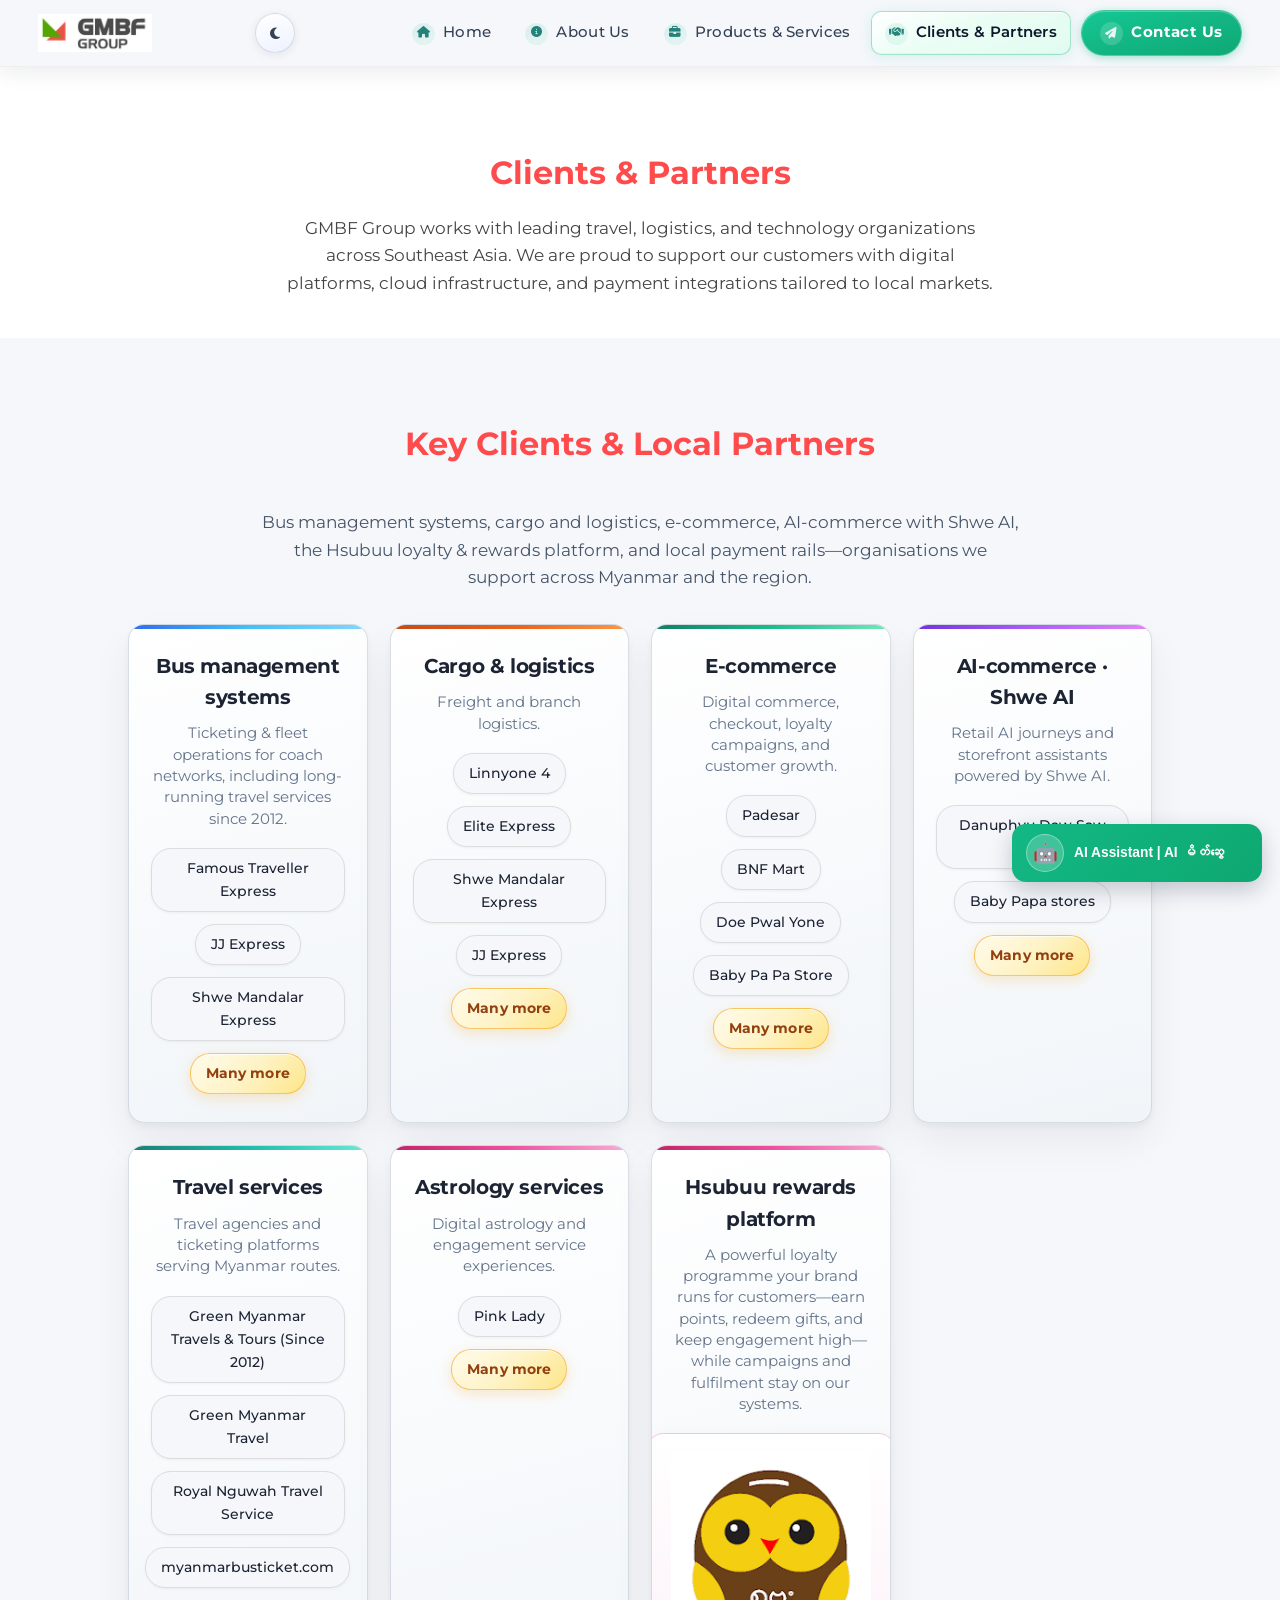
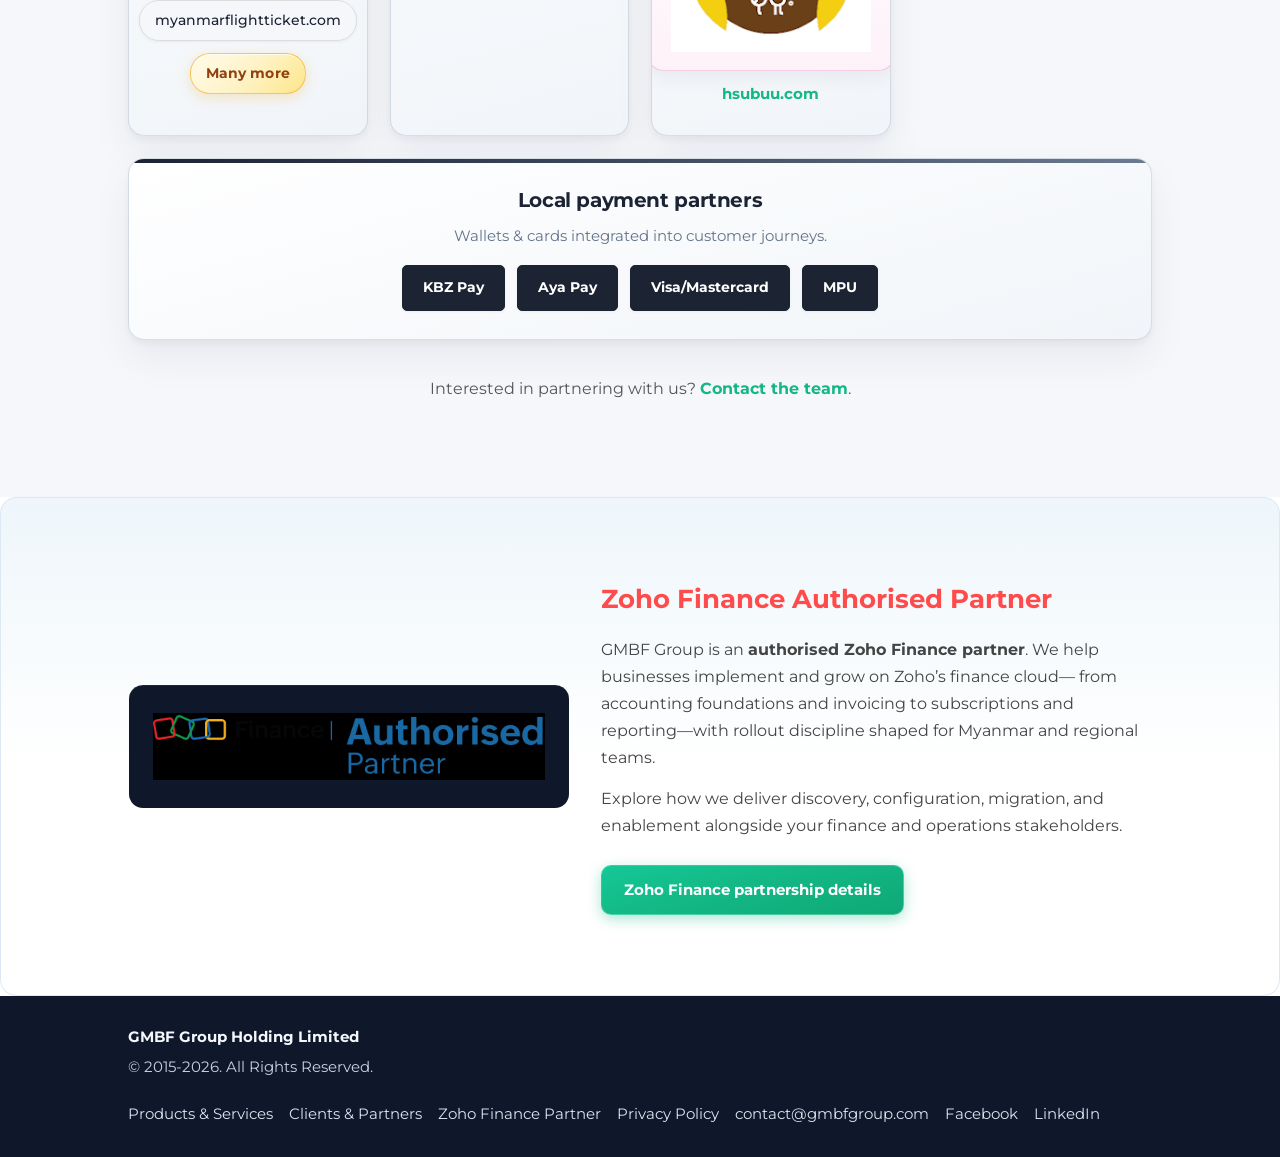
==== commit 1b2b5e09: "Update footer copyright year to 2026 across site pages. Refresh the shared footer copy from 2015-202" ====
--- a/clients-partners.html
+++ b/clients-partners.html
@@ -178,7 +178,7 @@
             <div class="footer-grid">
                 <div>
                     <p class="footer-brand">GMBF Group Holding Limited</p>
-                    <p class="footer-copy">&copy; 2015-2025. All Rights Reserved.</p>
+                    <p class="footer-copy">&copy; 2015-2026. All Rights Reserved.</p>
                 </div>
                 <div class="footer-links">
                     <a href="products-services.html">Products &amp; Services</a>
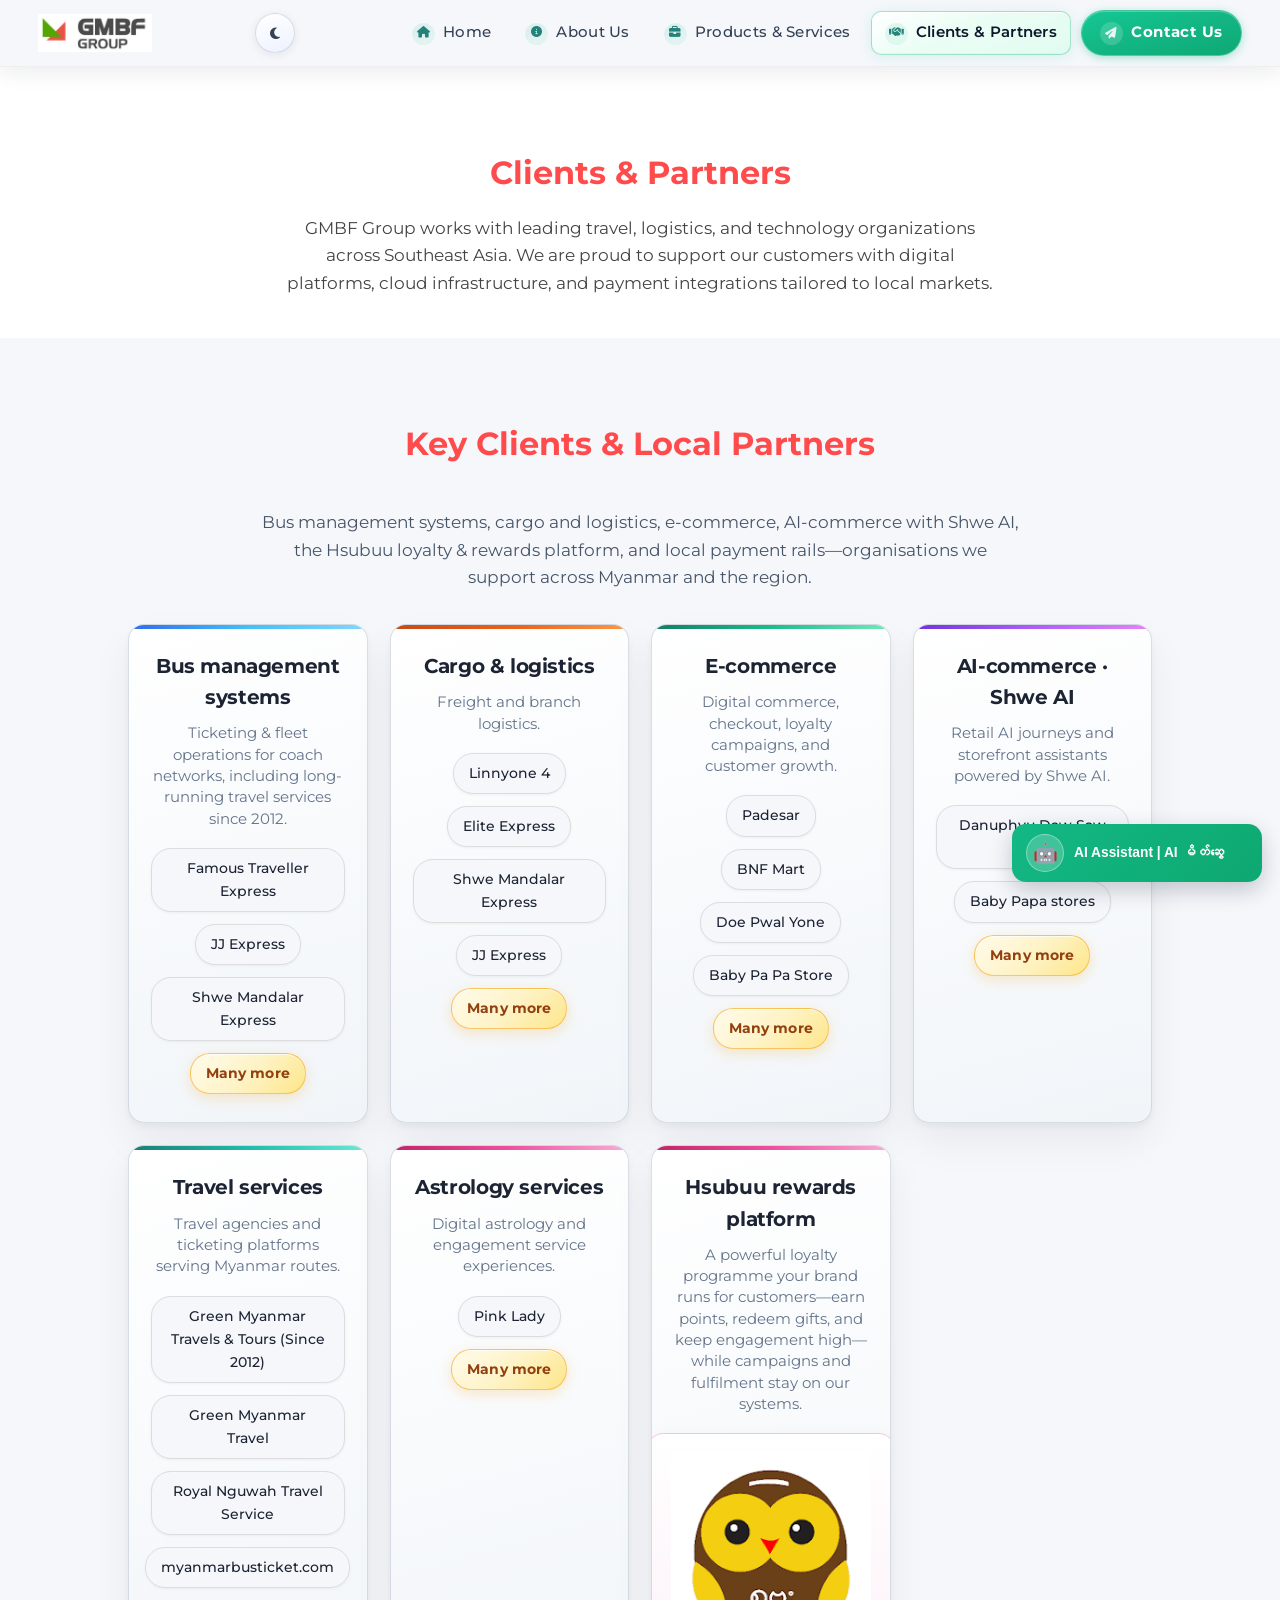
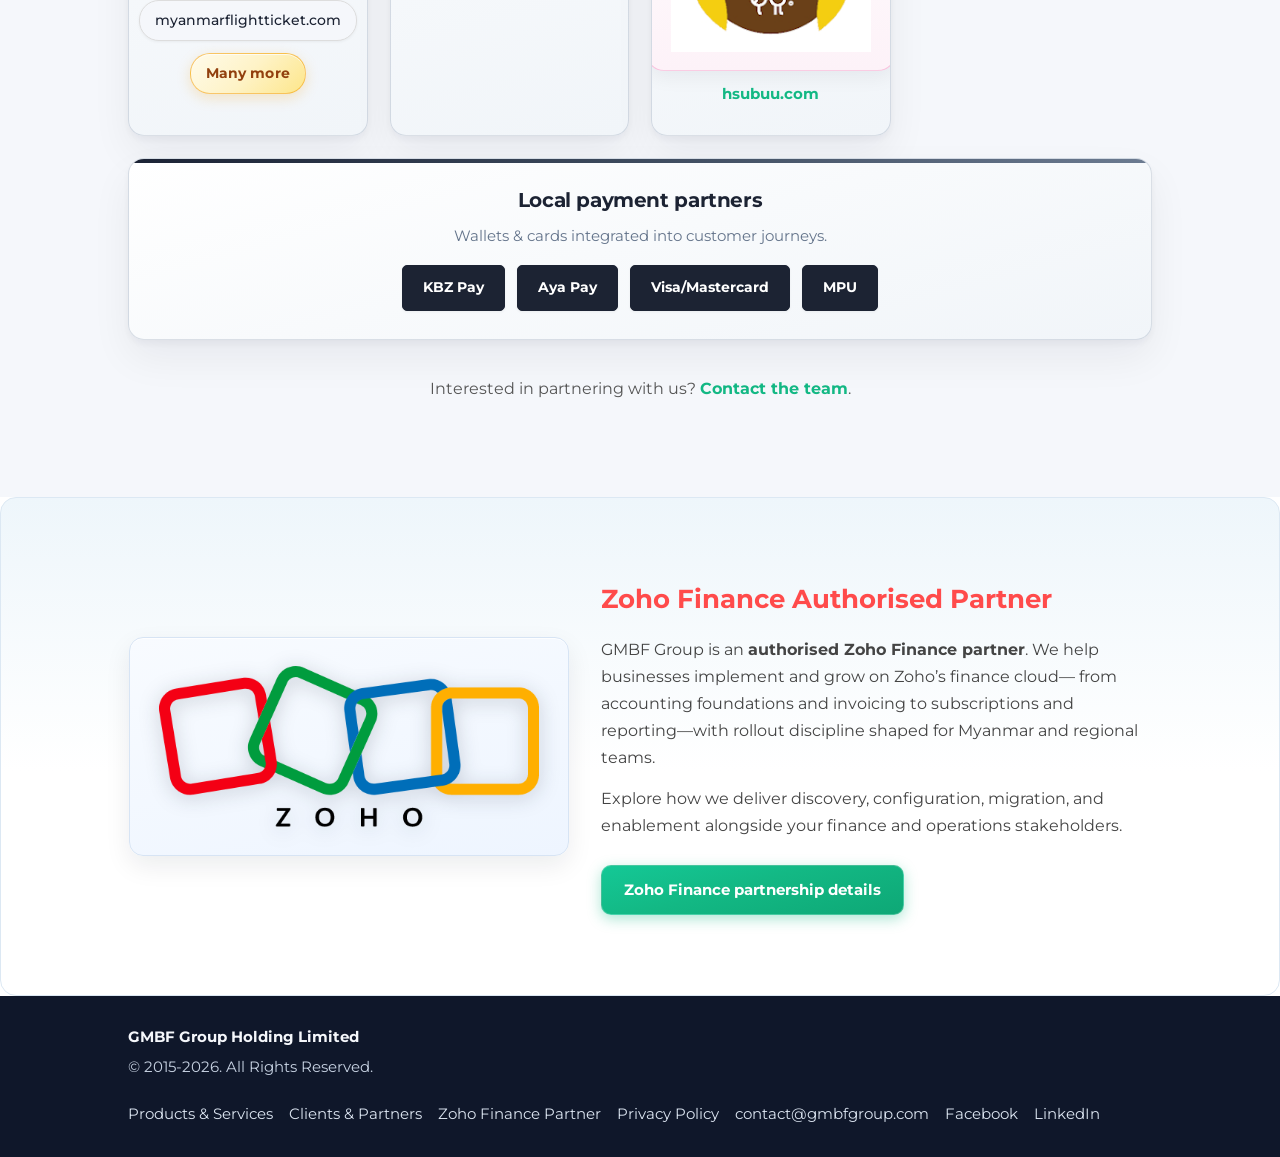
==== commit 4434a92f: "Replace Zoho partner badge with transparent PNG logo. Update Zoho logo references on clients and sta" ====
--- a/clients-partners.html
+++ b/clients-partners.html
@@ -157,7 +157,7 @@
             <section class="content-section zoho-partner-highlight">
                 <div class="zoho-partner-card">
                     <div class="zoho-partner-logo-wrap">
-                        <img src="images/logo-zoho-finance-partner.jpg" alt="Zoho Finance Authorised Partner badge" width="1024" height="176" loading="lazy" decoding="async">
+                        <img src="images/logo-zoho-finance-partner.png" alt="Zoho Finance Authorised Partner badge" width="512" height="216" loading="lazy" decoding="async">
                     </div>
                     <div class="zoho-partner-copy">
                         <h2 class="clients-page-section-title">Zoho Finance Authorised Partner</h2>
--- a/styles.css
+++ b/styles.css
@@ -669,6 +669,16 @@
         0 7px 18px rgba(0, 0, 0, 0.2);
 }
 
+body.theme-night .trust-logos-track span:hover {
+    color: #ffffff;
+    border-color: rgba(94, 234, 212, 0.55);
+    background: linear-gradient(
+        145deg,
+        rgba(20, 184, 166, 0.26) 0%,
+        rgba(30, 41, 59, 0.9) 100%
+    );
+}
+
 .trust-logos .trust-more {
     background: linear-gradient(135deg, #fffbeb 0%, #fde68a 100%);
     border-color: rgba(245, 158, 11, 0.55);
@@ -1939,20 +1949,24 @@
 }
 
 .zoho-partner-logo-wrap {
-    background: #0f172a;
+    background: linear-gradient(165deg, #f8fbff 0%, #eef5ff 100%);
+    border: 1px solid #d7e4f4;
     border-radius: 14px;
     padding: 28px 24px;
     display: flex;
     align-items: center;
     justify-content: center;
-    box-shadow: inset 0 1px 0 rgba(255, 255, 255, 0.06);
+    box-shadow:
+        0 10px 26px rgba(15, 23, 42, 0.08),
+        inset 0 1px 0 rgba(255, 255, 255, 0.85);
 }
 
 .zoho-partner-logo-wrap img {
     width: 100%;
-    max-width: 520px;
+    max-width: 380px;
     height: auto;
     display: block;
+    filter: drop-shadow(0 3px 10px rgba(15, 23, 42, 0.2));
 }
 
 .zoho-partner-copy .clients-page-section-title {
@@ -2199,7 +2213,8 @@
 
 body.theme-night header nav a:not(.cta-button):hover,
 body.theme-night header nav a:not(.cta-button):focus-visible {
-    color: #f8fafc;
+    color: #ffffff;
+    text-shadow: 0 1px 1px rgba(2, 6, 23, 0.35);
 }
 
 body.theme-night header nav a:not(.cta-button)::before {
@@ -2221,6 +2236,11 @@
         0 8px 20px rgba(2, 6, 23, 0.45),
         0 0 0 1px rgba(94, 234, 212, 0.2),
         inset 0 1px 0 rgba(255, 255, 255, 0.08);
+    background: linear-gradient(
+        155deg,
+        rgba(13, 148, 136, 0.24) 0%,
+        rgba(15, 23, 42, 0.9) 100%
+    );
 }
 
 body.theme-night header nav a[aria-current="page"]:not(.cta-button) {
@@ -2245,6 +2265,12 @@
 body.theme-night header nav a .nav-icon {
     color: #99f6e4;
     background: linear-gradient(155deg, rgba(45, 212, 191, 0.2) 0%, rgba(30, 41, 59, 0.55) 100%);
+}
+
+body.theme-night header nav a:not(.cta-button):hover .nav-icon,
+body.theme-night header nav a:not(.cta-button):focus-visible .nav-icon {
+    color: #ffffff;
+    background: linear-gradient(155deg, rgba(20, 184, 166, 0.5) 0%, rgba(15, 23, 42, 0.45) 100%);
 }
 
 body.theme-night .cta-button {
@@ -2323,6 +2349,18 @@
     background: transparent;
 }
 
+body.theme-night .zoho-partner-logo-wrap {
+    background: linear-gradient(165deg, #f8fbff 0%, #eef5ff 100%);
+    border-color: #d7e4f4;
+    box-shadow:
+        0 10px 26px rgba(2, 6, 23, 0.28),
+        inset 0 1px 0 rgba(255, 255, 255, 0.85);
+}
+
+body.theme-night .zoho-partner-logo-wrap img {
+    filter: drop-shadow(0 3px 10px rgba(15, 23, 42, 0.2));
+}
+
 body.theme-night .products-services-page,
 body.theme-night .clients-partners-page,
 body.theme-night .zoho-standalone-page,
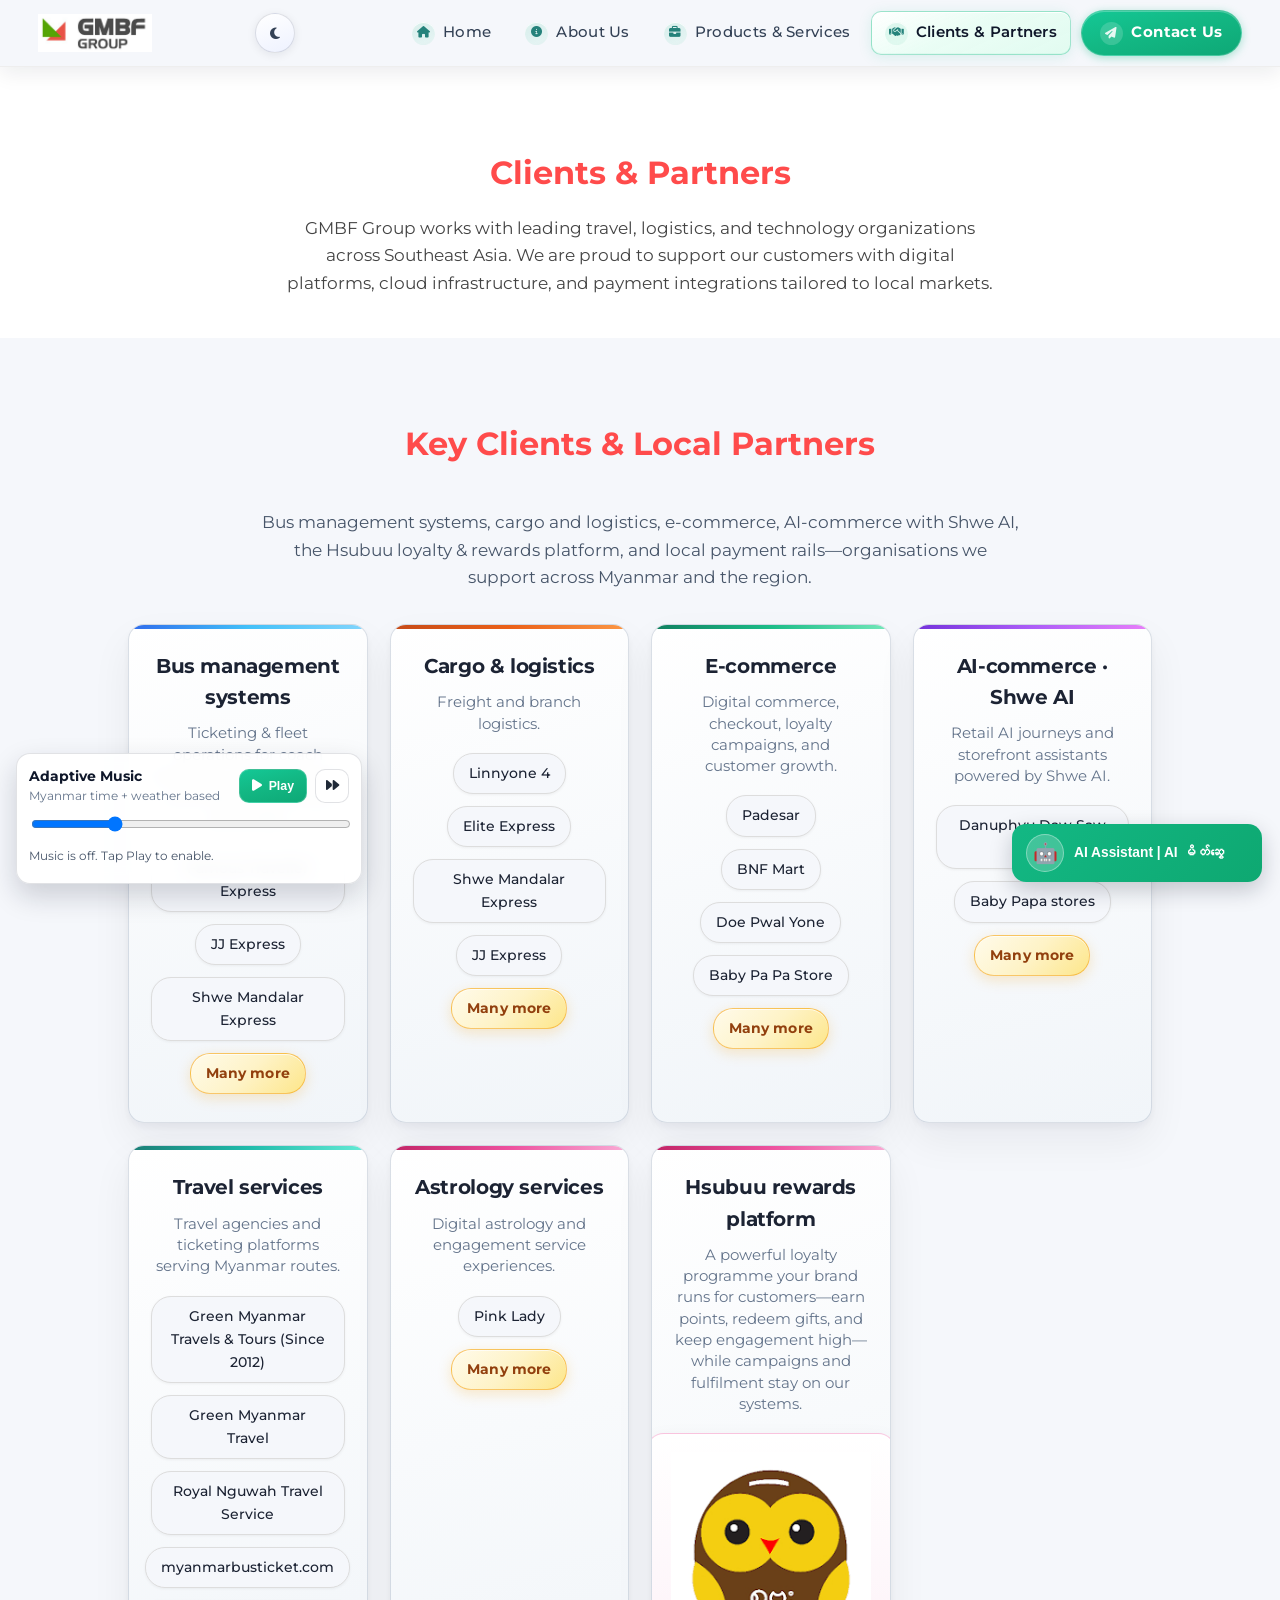
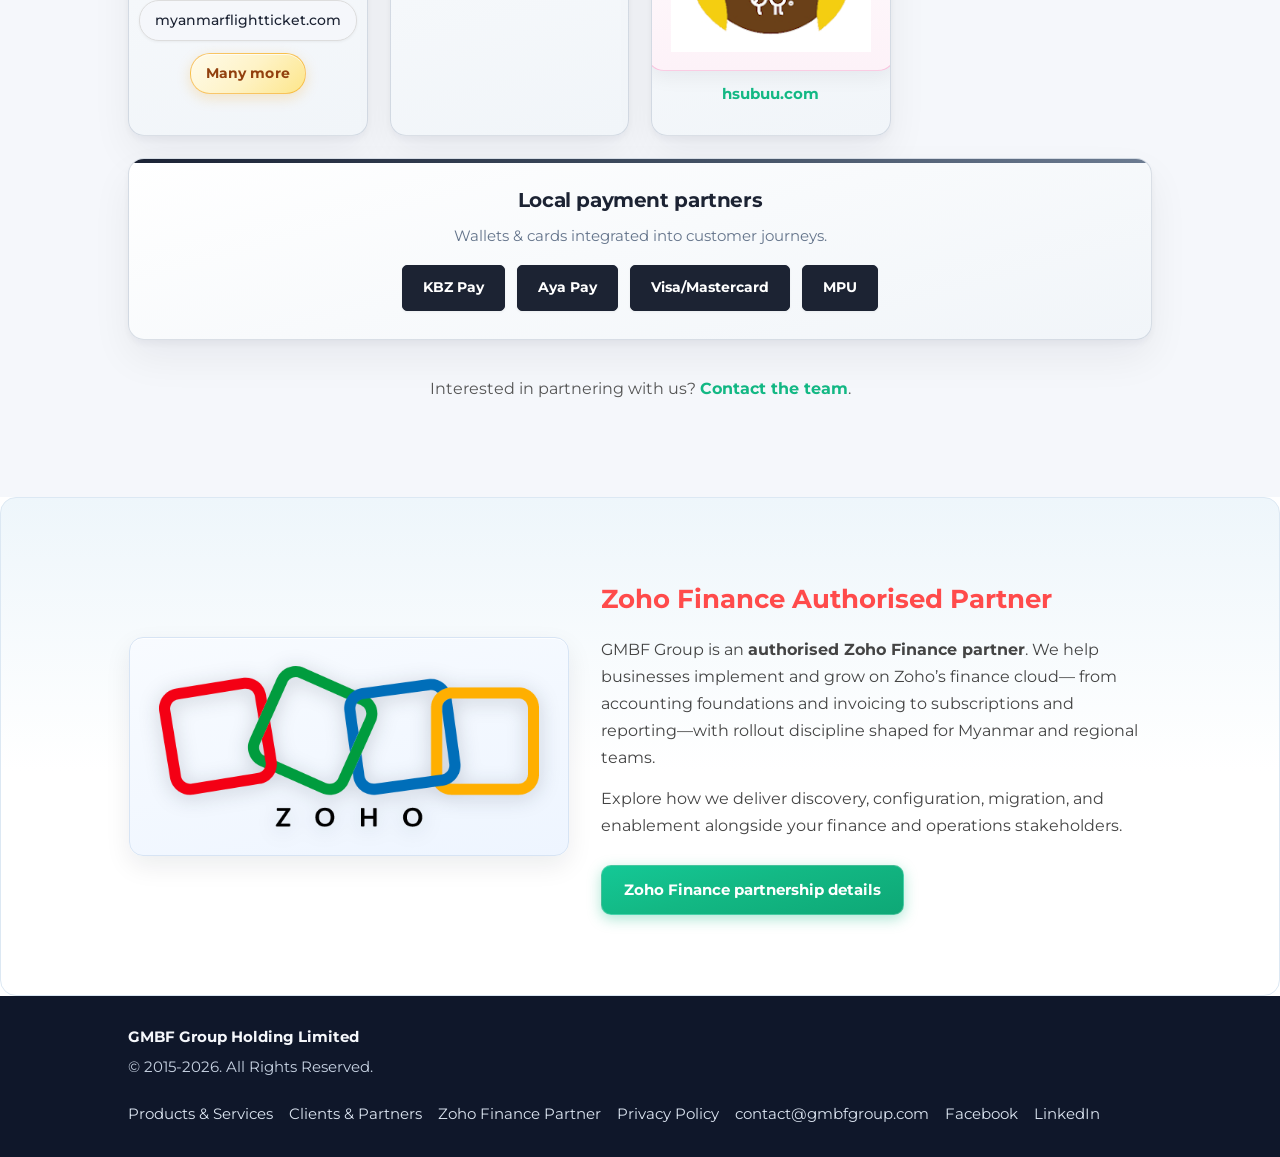
==== commit 4aeab4c7: "Add adaptive ambient audio player with starter track library. Introduce a site-wide background music" ====
--- a/clients-partners.html
+++ b/clients-partners.html
@@ -5,8 +5,8 @@
         <meta name="viewport" content="width=device-width, initial-scale=1.0">
         <title>Clients &amp; Partners | GMBF Group</title>
         <meta name="description" content="GMBF Group clients, payment partners, and Zoho Finance Authorised Partner—digital platforms and cloud finance across Southeast Asia.">
-        <link rel="stylesheet" href="styles.css?v=20260510-21">
-        <link rel="stylesheet" href="mobile.css?v=20260510-21">
+        <link rel="stylesheet" href="styles.css?v=20260510-22">
+        <link rel="stylesheet" href="mobile.css?v=20260510-22">
         <link
             href="https://fonts.googleapis.com/css2?family=Montserrat:wght@400;700&display=swap"
             rel="stylesheet">
@@ -192,6 +192,7 @@
             </div>
         </footer>
         <script src="theme-switcher.js?v=20260510-21"></script>
+        <script src="audio-manager.js?v=20260510-22"></script>
         <script src="nav.js?v=20260510-21"></script>
         <script src="chat.js?v=20260510-21"></script>
     </body>
--- a/styles.css
+++ b/styles.css
@@ -86,6 +86,93 @@
 .theme-toggle:focus-visible {
     outline: 2px solid rgba(59, 130, 246, 0.5);
     outline-offset: 2px;
+}
+
+.ambient-player {
+    position: fixed;
+    left: 16px;
+    bottom: 16px;
+    z-index: 10020;
+    width: min(320px, calc(100vw - 32px));
+    border-radius: 14px;
+    padding: 12px 12px 10px;
+    background: rgba(255, 255, 255, 0.92);
+    border: 1px solid rgba(15, 23, 42, 0.12);
+    box-shadow: 0 12px 28px rgba(15, 23, 42, 0.18);
+    backdrop-filter: blur(8px);
+}
+
+.ambient-player-head {
+    display: flex;
+    justify-content: space-between;
+    align-items: center;
+    margin-bottom: 8px;
+}
+
+.ambient-player-title {
+    font-size: 0.85rem;
+    font-weight: 700;
+    color: #0f172a;
+}
+
+.ambient-player-sub {
+    font-size: 0.74rem;
+    color: #64748b;
+}
+
+.ambient-player-controls {
+    display: flex;
+    align-items: center;
+    gap: 8px;
+}
+
+.ambient-btn {
+    border: 1px solid rgba(15, 23, 42, 0.12);
+    background: #ffffff;
+    color: #1f2937;
+    width: 34px;
+    height: 34px;
+    border-radius: 10px;
+    display: inline-flex;
+    align-items: center;
+    justify-content: center;
+    cursor: pointer;
+    transition: transform 0.2s ease, box-shadow 0.2s ease, background 0.2s ease;
+}
+
+.ambient-btn:hover {
+    transform: translateY(-1px);
+    box-shadow: 0 6px 12px rgba(15, 23, 42, 0.12);
+}
+
+.ambient-btn-main {
+    width: auto;
+    padding: 0 12px;
+    gap: 7px;
+    background: linear-gradient(165deg, #14c896 0%, var(--color-secondary) 45%, #0ea876 100%);
+    color: #ffffff;
+    border-color: rgba(255, 255, 255, 0.2);
+    font-weight: 700;
+}
+
+.ambient-btn-main span {
+    font-size: 0.77rem;
+}
+
+.ambient-volume {
+    margin-top: 8px;
+}
+
+.ambient-volume input {
+    width: 100%;
+}
+
+.ambient-status {
+    margin-top: 8px;
+    font-size: 0.75rem;
+    color: #475569;
+    line-height: 1.35;
+    min-height: 2.1em;
 }
 
 .logo {
@@ -1833,6 +1920,39 @@
     line-height: 1.55;
 }
 
+.professional-services-section {
+    margin-top: 8px;
+}
+
+.pro-services-grid {
+    display: grid;
+    grid-template-columns: repeat(auto-fit, minmax(260px, 1fr));
+    gap: 22px;
+}
+
+.pro-service-card {
+    background: var(--color-white);
+    border: 1px solid #e5eaf3;
+    border-radius: 12px;
+    padding: 22px 22px 20px;
+    box-shadow: 0 6px 18px rgba(15, 23, 42, 0.07);
+    border-top: 4px solid var(--color-secondary);
+}
+
+.pro-service-card h3 {
+    font-size: 1.12em;
+    color: var(--color-primary);
+    margin: 0 0 10px;
+    text-align: left;
+}
+
+.pro-service-card p {
+    margin: 0;
+    color: #555;
+    line-height: 1.58;
+    font-size: 0.95em;
+}
+
 .products-outro {
     text-align: center;
     padding: 28px 20px 10px;
@@ -2345,6 +2465,27 @@
     color: #e2e8f0;
 }
 
+body.theme-night .ambient-player {
+    background: rgba(15, 23, 42, 0.9);
+    border-color: rgba(148, 163, 184, 0.3);
+    box-shadow: 0 14px 32px rgba(2, 6, 23, 0.48);
+}
+
+body.theme-night .ambient-player-title {
+    color: #f8fafc;
+}
+
+body.theme-night .ambient-player-sub,
+body.theme-night .ambient-status {
+    color: #cbd5e1;
+}
+
+body.theme-night .ambient-btn {
+    background: #1e293b;
+    color: #e2e8f0;
+    border-color: rgba(148, 163, 184, 0.28);
+}
+
 body.theme-night .services-grid {
     background: transparent;
 }
@@ -2403,7 +2544,8 @@
 body.theme-night .solution-pillar h3,
 body.theme-night .product-showcase-card h3,
 body.theme-night .partner-point h3,
-body.theme-night .zoho-detail-card h3 {
+body.theme-night .zoho-detail-card h3,
+body.theme-night .pro-service-card h3 {
     color: #f8fafc;
 }
 
@@ -2411,7 +2553,8 @@
 body.theme-night .product-showcase-card p,
 body.theme-night .partner-point p,
 body.theme-night .zoho-detail-card p,
-body.theme-night .cloud-aside p {
+body.theme-night .cloud-aside p,
+body.theme-night .pro-service-card p {
     color: #cbd5e1;
 }
 
@@ -2435,7 +2578,8 @@
 body.theme-night .it-solutions-intro,
 body.theme-night .platforms-showcase,
 body.theme-night .cloud-solutions-detail,
-body.theme-night .ai-solutions-section {
+body.theme-night .ai-solutions-section,
+body.theme-night .professional-services-section {
     background: #0f172a;
 }
 
--- a/mobile.css
+++ b/mobile.css
@@ -14,6 +14,12 @@
     .theme-toggle {
         width: 40px;
         height: 40px;
+    }
+
+    .ambient-player {
+        left: 10px;
+        bottom: 10px;
+        width: min(320px, calc(100vw - 20px));
     }
 
     header.site-header.nav-open {
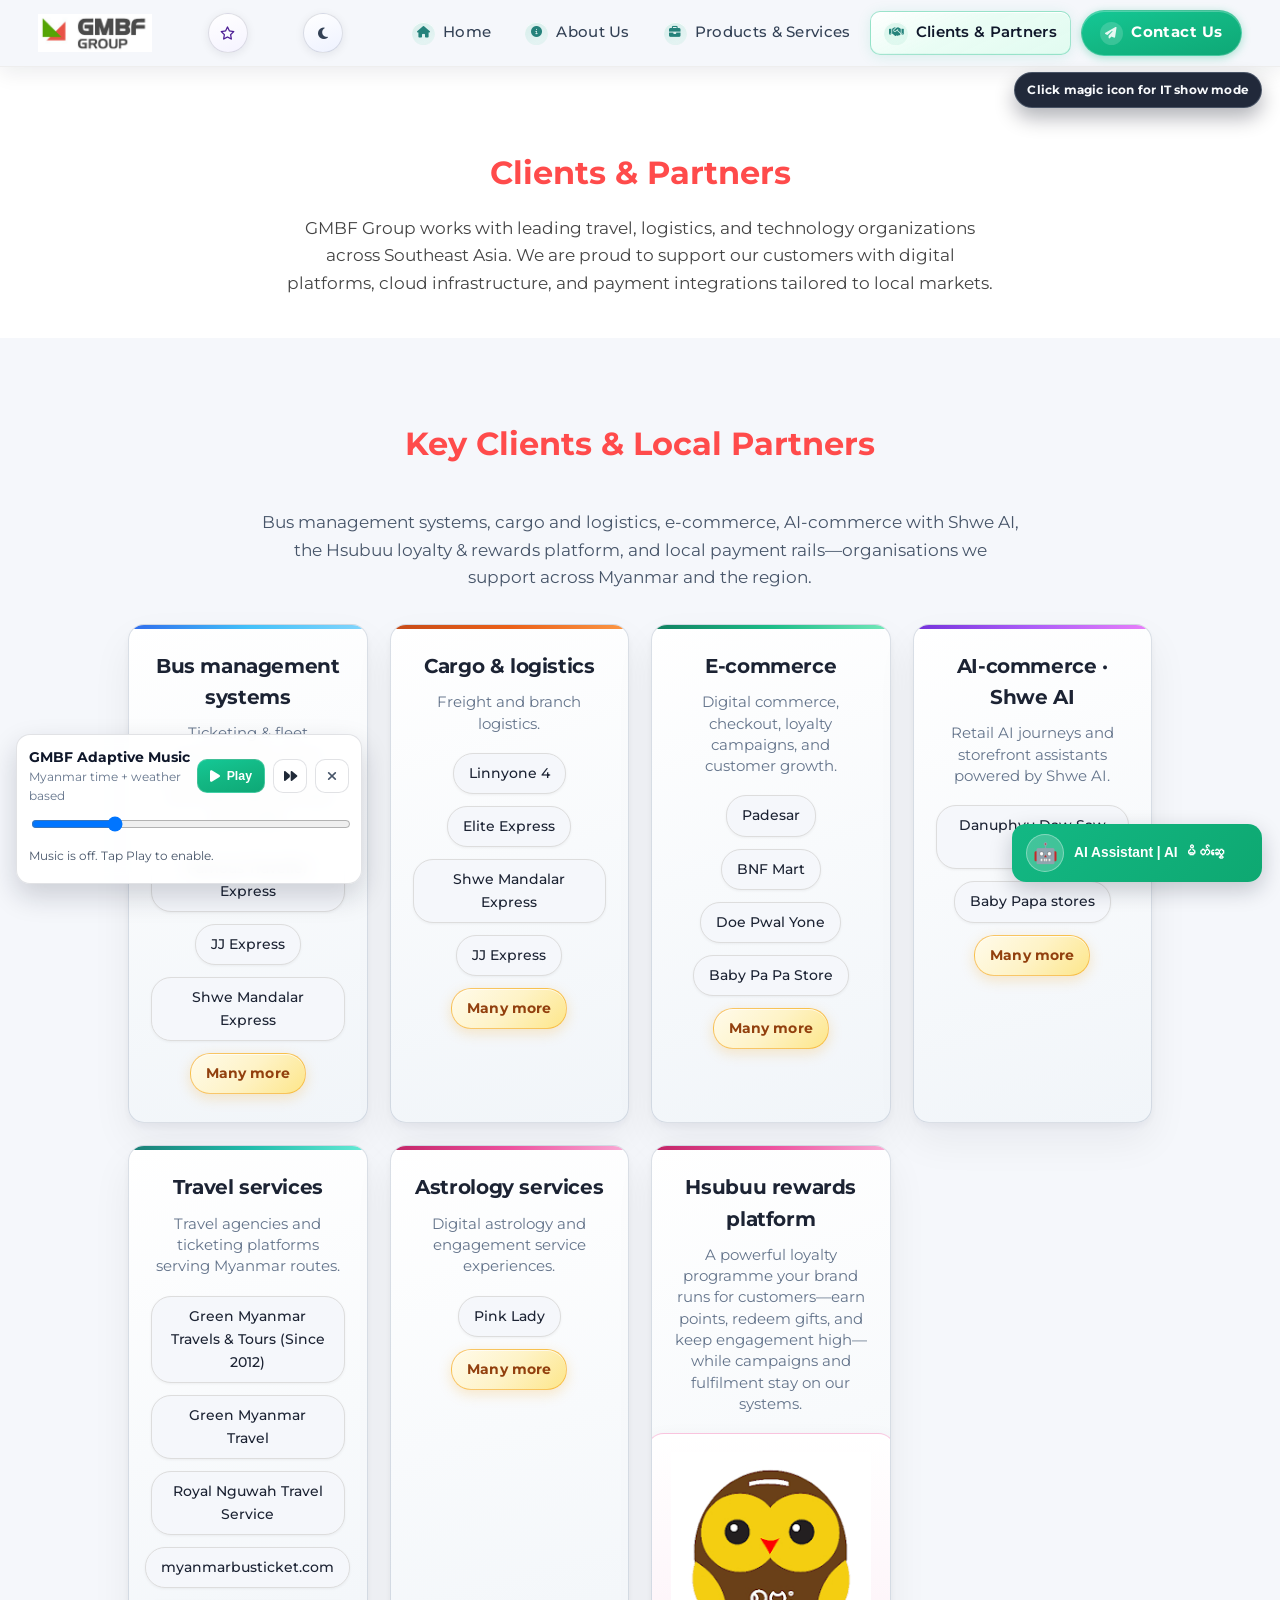
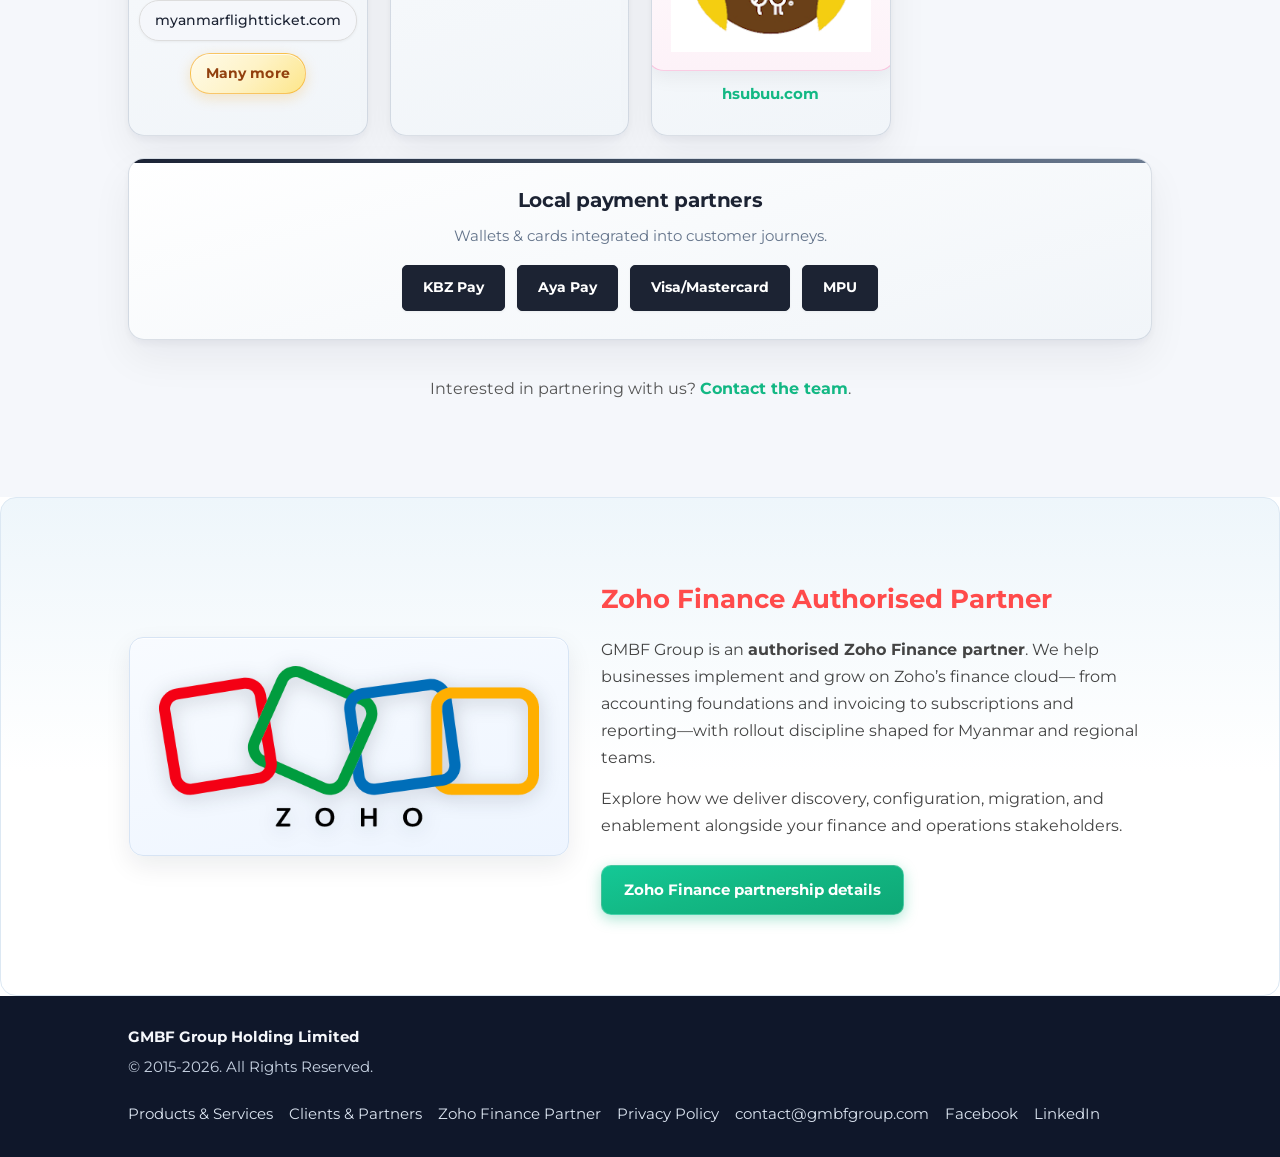
==== commit 715708cd: "Add magic show mode toggle with animated header and mobile polish. Introduce a header magic switch w" ====
--- a/clients-partners.html
+++ b/clients-partners.html
@@ -5,8 +5,8 @@
         <meta name="viewport" content="width=device-width, initial-scale=1.0">
         <title>Clients &amp; Partners | GMBF Group</title>
         <meta name="description" content="GMBF Group clients, payment partners, and Zoho Finance Authorised Partner—digital platforms and cloud finance across Southeast Asia.">
-        <link rel="stylesheet" href="styles.css?v=20260510-22">
-        <link rel="stylesheet" href="mobile.css?v=20260510-22">
+        <link rel="stylesheet" href="styles.css?v=20260510-23">
+        <link rel="stylesheet" href="mobile.css?v=20260510-23">
         <link
             href="https://fonts.googleapis.com/css2?family=Montserrat:wght@400;700&display=swap"
             rel="stylesheet">
@@ -192,6 +192,7 @@
             </div>
         </footer>
         <script src="theme-switcher.js?v=20260510-21"></script>
+        <script src="magic-show.js?v=20260510-23"></script>
         <script src="audio-manager.js?v=20260510-22"></script>
         <script src="nav.js?v=20260510-21"></script>
         <script src="chat.js?v=20260510-21"></script>
--- a/styles.css
+++ b/styles.css
@@ -88,11 +88,92 @@
     outline-offset: 2px;
 }
 
+.magic-toggle {
+    width: 40px;
+    height: 40px;
+    border-radius: 999px;
+    border: 1px solid rgba(15, 23, 42, 0.12);
+    background: linear-gradient(165deg, #ffffff 0%, #f5f3ff 100%);
+    color: #4c1d95;
+    display: inline-flex;
+    align-items: center;
+    justify-content: center;
+    cursor: pointer;
+    box-shadow: 0 2px 10px rgba(15, 23, 42, 0.08);
+    transition: transform 0.2s ease, box-shadow 0.2s ease, color 0.2s ease;
+}
+
+.magic-toggle:hover {
+    transform: translateY(-1px);
+    box-shadow: 0 8px 18px rgba(76, 29, 149, 0.2);
+}
+
+.magic-toggle:focus-visible {
+    outline: 2px solid rgba(147, 51, 234, 0.45);
+    outline-offset: 2px;
+}
+
+.magic-hint {
+    position: fixed;
+    top: 72px;
+    right: 18px;
+    z-index: 10060;
+    background: rgba(15, 23, 42, 0.92);
+    color: #f8fafc;
+    border: 1px solid rgba(148, 163, 184, 0.34);
+    border-radius: 999px;
+    padding: 8px 12px;
+    font-size: 0.72rem;
+    font-weight: 700;
+    letter-spacing: 0.2px;
+    box-shadow: 0 10px 20px rgba(2, 6, 23, 0.3);
+    opacity: 0;
+    transform: translateY(-8px);
+    transition: opacity 0.26s ease, transform 0.26s ease;
+}
+
+.magic-hint.is-visible {
+    opacity: 1;
+    transform: translateY(0);
+}
+
+@keyframes magicHeaderGlow {
+    0%, 100% {
+        box-shadow: 0 6px 20px rgba(15, 23, 42, 0.08);
+        border-bottom-color: rgba(226, 232, 240, 1);
+    }
+    50% {
+        box-shadow: 0 10px 28px rgba(34, 211, 238, 0.26);
+        border-bottom-color: rgba(34, 211, 238, 0.4);
+    }
+}
+
+@keyframes magicNavDance {
+    0%, 100% { transform: translateY(0px); }
+    50% { transform: translateY(-2px); }
+}
+
+body.magic-on header.site-header {
+    animation: magicHeaderGlow 3.8s ease-in-out infinite;
+}
+
+body.magic-on header nav a:not(.cta-button) {
+    animation: magicNavDance 2.8s ease-in-out infinite;
+}
+
+body.magic-on header nav a:not(.cta-button):nth-child(2n) {
+    animation-delay: 0.35s;
+}
+
+body.magic-on .logo-link {
+    filter: drop-shadow(0 0 8px rgba(34, 211, 238, 0.35));
+}
+
 .ambient-player {
     position: fixed;
     left: 16px;
     bottom: 16px;
-    z-index: 10020;
+    z-index: 1000;
     width: min(320px, calc(100vw - 32px));
     border-radius: 14px;
     padding: 12px 12px 10px;
@@ -100,6 +181,10 @@
     border: 1px solid rgba(15, 23, 42, 0.12);
     box-shadow: 0 12px 28px rgba(15, 23, 42, 0.18);
     backdrop-filter: blur(8px);
+}
+
+.ambient-player.is-hidden {
+    display: none;
 }
 
 .ambient-player-head {
@@ -145,6 +230,10 @@
     box-shadow: 0 6px 12px rgba(15, 23, 42, 0.12);
 }
 
+.ambient-btn-close {
+    color: #475569;
+}
+
 .ambient-btn-main {
     width: auto;
     padding: 0 12px;
@@ -173,6 +262,172 @@
     color: #475569;
     line-height: 1.35;
     min-height: 2.1em;
+}
+
+.ambient-reopen {
+    position: fixed;
+    left: 16px;
+    bottom: 16px;
+    z-index: 1001;
+    display: none;
+    align-items: center;
+    gap: 8px;
+    border: 1px solid rgba(15, 23, 42, 0.14);
+    background: rgba(255, 255, 255, 0.95);
+    color: #0f172a;
+    border-radius: 999px;
+    padding: 10px 12px;
+    font-size: 0.8rem;
+    font-weight: 700;
+    box-shadow: 0 10px 20px rgba(15, 23, 42, 0.16);
+    cursor: pointer;
+}
+
+.ambient-reopen.is-visible {
+    display: inline-flex;
+}
+
+.ambient-toast {
+    position: fixed;
+    left: 16px;
+    bottom: 148px;
+    z-index: 1002;
+    max-width: min(380px, calc(100vw - 32px));
+    padding: 10px 12px;
+    border-radius: 10px;
+    border: 1px solid rgba(15, 23, 42, 0.12);
+    background: rgba(15, 23, 42, 0.9);
+    color: #f8fafc;
+    font-size: 0.78rem;
+    line-height: 1.35;
+    box-shadow: 0 10px 24px rgba(2, 6, 23, 0.35);
+    opacity: 0;
+    transform: translateY(8px);
+    pointer-events: none;
+    transition: opacity 0.2s ease, transform 0.2s ease;
+}
+
+.ambient-toast.is-visible {
+    opacity: 1;
+    transform: translateY(0);
+}
+
+@keyframes musicHeroDrift {
+    0%, 100% { transform: translateY(0px) scale(1); }
+    50% { transform: translateY(-4px) scale(1.004); }
+}
+
+@keyframes musicPulseSoft {
+    0%, 100% { transform: translateY(0px) scale(1); box-shadow: 0 10px 24px rgba(15, 23, 42, 0.14); }
+    50% { transform: translateY(-2px) scale(1.01); box-shadow: 0 14px 28px rgba(14, 165, 233, 0.2); }
+}
+
+@keyframes musicFloatCard {
+    0%, 100% { transform: translateY(0px); }
+    50% { transform: translateY(-3px); }
+}
+
+@keyframes musicTextShimmer {
+    0%, 100% { transform: translateY(0px); text-shadow: 0 0 0 rgba(56, 189, 248, 0); }
+    50% { transform: translateY(-2px); text-shadow: 0 0 18px rgba(56, 189, 248, 0.2); }
+}
+
+@keyframes homeTextFloatAuto {
+    0%, 100% { transform: translateY(0px); text-shadow: 0 0 0 rgba(34, 211, 238, 0); }
+    50% { transform: translateY(-6px); text-shadow: 0 0 22px rgba(34, 211, 238, 0.24); }
+}
+
+/* Homepage auto-floating text (always on, subtle show mode). */
+.hero-content h1,
+.hero-content h2,
+.hero-content .tagline {
+    will-change: transform;
+    animation: homeTextFloatAuto 6.2s ease-in-out infinite;
+}
+
+.hero-content h2 {
+    animation-duration: 7s;
+    animation-delay: 0.45s;
+}
+
+.hero-content .tagline {
+    animation-duration: 7.8s;
+    animation-delay: 0.9s;
+}
+
+body.music-live .hero-content {
+    animation: musicHeroDrift 14s ease-in-out infinite;
+    transform-origin: center;
+}
+
+body.music-live .hero-content h1,
+body.music-live .hero-content h2,
+body.music-live .tagline {
+    animation: musicTextShimmer 5.2s ease-in-out infinite;
+}
+
+body.music-live .hero-content h2 {
+    animation-delay: 0.6s;
+}
+
+body.music-live .tagline {
+    animation-delay: 1s;
+}
+
+body.music-live .main-cta {
+    animation: musicPulseSoft 3.8s ease-in-out infinite;
+}
+
+body.music-live .service-card,
+body.music-live .partner-showcase-card,
+body.music-live .pro-service-card,
+body.music-live .product-showcase-card {
+    animation: musicFloatCard 7.6s ease-in-out infinite;
+}
+
+body.music-live .service-card:nth-child(2n),
+body.music-live .partner-showcase-card:nth-child(2n),
+body.music-live .pro-service-card:nth-child(2n),
+body.music-live .product-showcase-card:nth-child(2n) {
+    animation-delay: 0.55s;
+}
+
+body.music-live .trust-logos-track {
+    animation-duration: 24s;
+}
+
+body.music-live .products-services-section-title,
+body.music-live .clients-page-title,
+body.music-live .clients-page-lead,
+body.music-live .products-services-lead {
+    animation: musicTextShimmer 6.6s ease-in-out infinite;
+}
+
+body.music-live .products-services-lead,
+body.music-live .clients-page-lead {
+    animation-delay: 0.7s;
+}
+
+@media (prefers-reduced-motion: reduce) {
+    body.music-live .hero-content,
+    .hero-content h1,
+    .hero-content h2,
+    .hero-content .tagline,
+    body.music-live .hero-content h1,
+    body.music-live .hero-content h2,
+    body.music-live .tagline,
+    body.music-live .main-cta,
+    body.music-live .service-card,
+    body.music-live .partner-showcase-card,
+    body.music-live .pro-service-card,
+    body.music-live .product-showcase-card,
+    body.music-live .trust-logos-track,
+    body.music-live .products-services-section-title,
+    body.music-live .clients-page-title,
+    body.music-live .clients-page-lead,
+    body.music-live .products-services-lead {
+        animation: none !important;
+    }
 }
 
 .logo {
@@ -2486,6 +2741,18 @@
     border-color: rgba(148, 163, 184, 0.28);
 }
 
+body.theme-night .magic-toggle {
+    background: linear-gradient(165deg, #1e293b 0%, #312e81 100%);
+    color: #c4b5fd;
+    border-color: rgba(148, 163, 184, 0.32);
+}
+
+body.theme-night .ambient-reopen {
+    background: rgba(15, 23, 42, 0.92);
+    color: #e2e8f0;
+    border-color: rgba(148, 163, 184, 0.3);
+}
+
 body.theme-night .services-grid {
     background: transparent;
 }
--- a/mobile.css
+++ b/mobile.css
@@ -4,6 +4,10 @@
  */
 
 @media (max-width: 992px) {
+    .header-bar {
+        gap: 8px;
+    }
+
     /* ——— Drawer navigation ——— */
     .nav-toggle {
         display: inline-flex;
@@ -16,10 +20,34 @@
         height: 40px;
     }
 
+    .magic-toggle {
+        width: 40px;
+        height: 40px;
+    }
+
     .ambient-player {
         left: 10px;
         bottom: 10px;
-        width: min(320px, calc(100vw - 20px));
+        width: min(280px, calc(100vw - 102px));
+    }
+
+    .ambient-reopen {
+        left: 10px;
+        bottom: 10px;
+    }
+
+    .ambient-toast {
+        left: 10px;
+        bottom: 130px;
+        max-width: min(300px, calc(100vw - 110px));
+    }
+
+    .magic-hint {
+        top: 68px;
+        right: 10px;
+        font-size: 0.68rem;
+        padding: 7px 10px;
+        max-width: min(230px, calc(100vw - 20px));
     }
 
     header.site-header.nav-open {
@@ -267,6 +295,35 @@
 
 /* Very narrow phones: FAB-style assistant */
 @media (max-width: 380px) {
+    .theme-toggle,
+    .magic-toggle,
+    .nav-toggle {
+        width: 36px;
+        height: 36px;
+    }
+
+    .nav-toggle-bar {
+        left: 9px;
+        width: 18px;
+    }
+
+    .nav-toggle-bar:nth-child(1) {
+        top: 12px;
+    }
+
+    .nav-toggle-bar:nth-child(2) {
+        top: 18px;
+    }
+
+    .nav-toggle-bar:nth-child(3) {
+        top: 24px;
+    }
+
+    .magic-hint {
+        top: 62px;
+        right: 8px;
+    }
+
     .gmbf-assist-toggle-text {
         display: none;
     }
